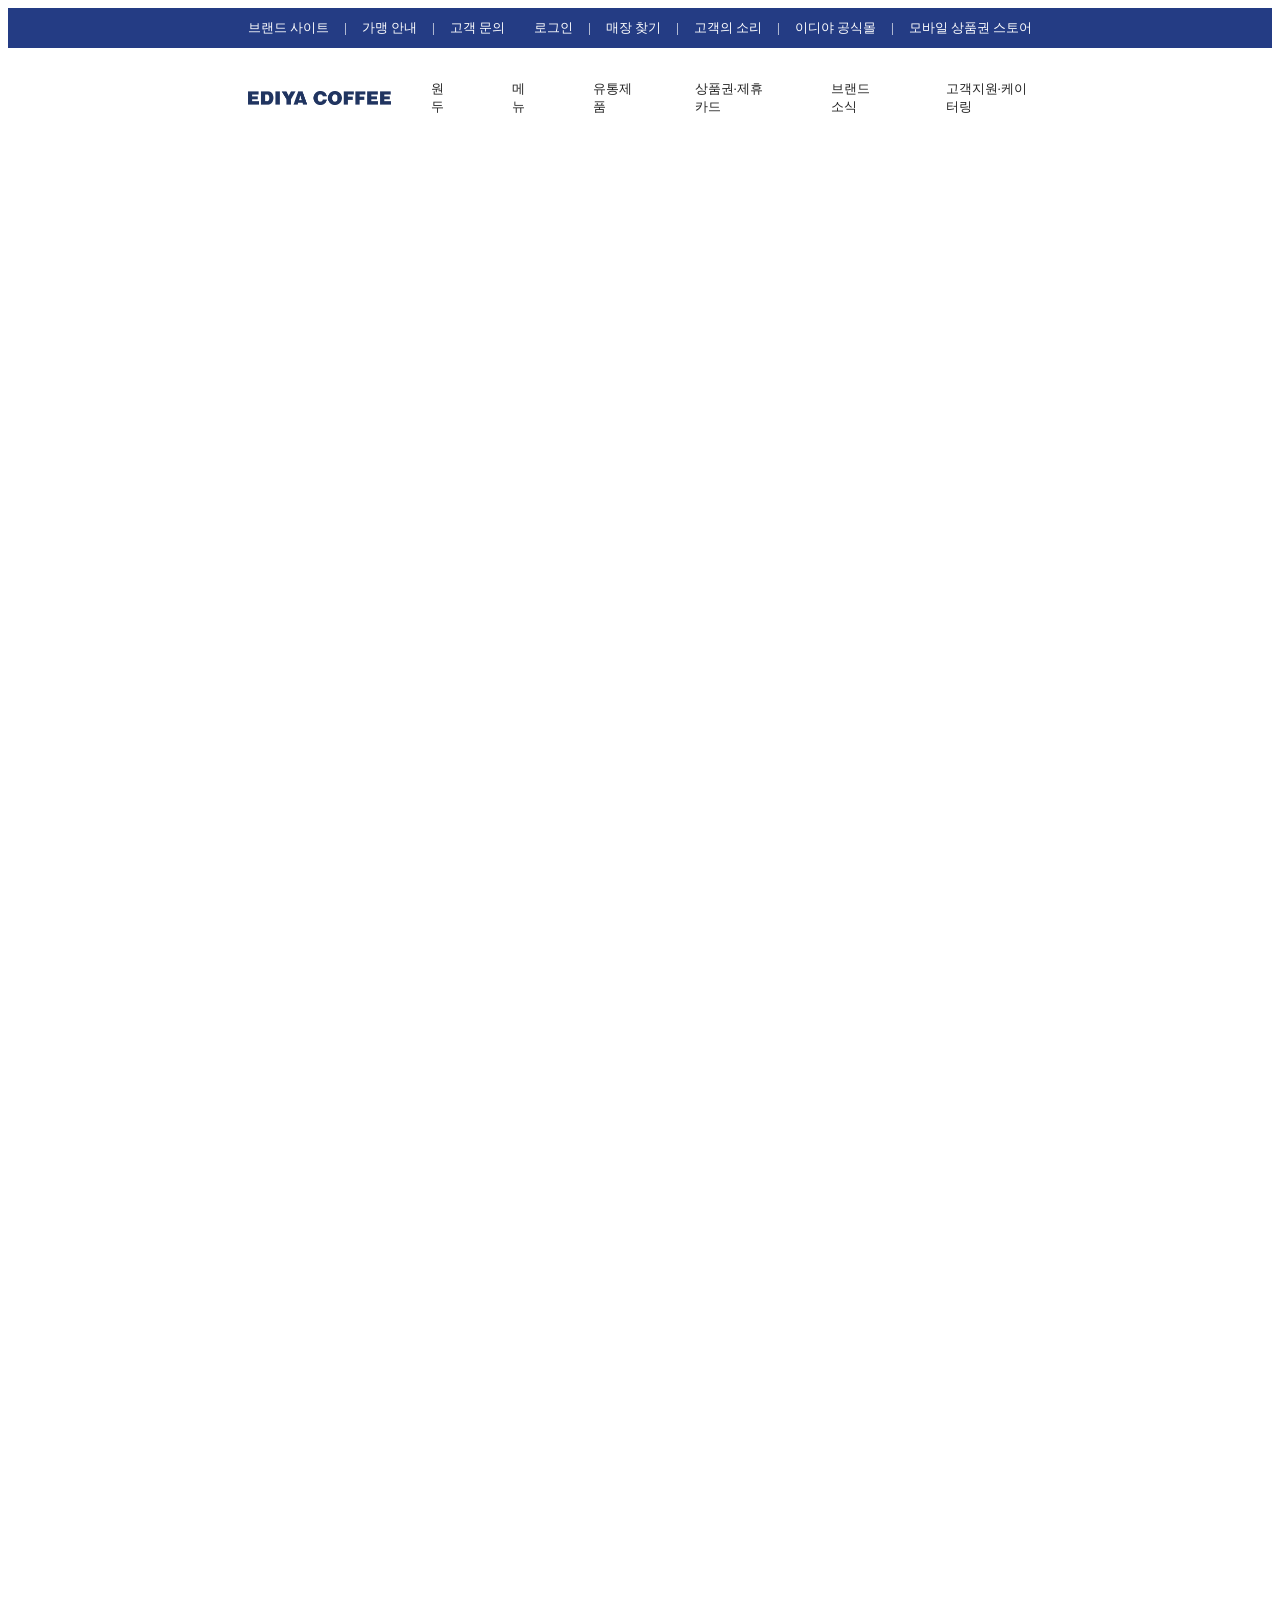
==== index.html @ 0b92f631 "Rename main.html to index.html" ====
<!DOCTYPE html>
<html lang="en">
<head>
    <meta charset="UTF-8">
    <meta name="viewport" content="width=device-width, initial-scale=1.0">
    <title>EDIYA</title>
    <link rel="stylesheet" href="style.css">
</head>
<body>
<div id="wrap">
        <div id="header">
            <div class="top_bar">
                <ul class="top_l">
                    <li>브랜드 사이트</li>
                    <li>가맹 안내</li>
                    <li>고객 문의</li>
                </ul>
                <ul class="top_r">
                    <li>로그인</li>
                    <li>매장 찾기</li>
                    <li>고객의 소리</li>
                    <li>이디야 공식몰</li>
                    <li>모바일 상품권 스토어</li>                    
                </ul>                
                </div>  
            <div class="main_header">
                <div class="logo">
                    <a href="main.html"><img src="images/logo.png" alt="이디야로고"></a>
                    </div>                 
                    <ul class="nav">
                        <li>원두</li>
                        <li>메뉴</li>
                        <li>유통제품</li>
                        <li>상품권·제휴카드</li>
                        <li>브랜드 소식</li>
                        <li>고객지원·케이터링</li>
                    </ul>              
            </div>
            
        </div>





</div>    
</body>
</html>
---- style.css ----
/* index */
#wrap {
    width: 100%;
    height: 6620px;
}
/* header */
#header {
    width: 100%;
    height: 140px;
    background-color: #fff;
}
#header .top_bar{
    width: 100%;
    height:40px;
    background:#243c84;
    display: flex;
    justify-content: space-between;  
    align-items: center;
    padding: 0 240px;  
    box-sizing: border-box;
}

.top_l{
    margin: 0;
    padding: 0;
    display: flex;
    color: #fff;
    list-style: none;
    font-size: 13px;
    gap: 15px;
}
.top_l li{
    font-size: 13px;
    color: #fff;
    cursor: pointer;
    display: flex;
    align-items: center;}
.top_r{
    margin: 0;
    padding: 0;
    display: flex;
    color: #fff;
    list-style: none;
    font-size: 13px;
    gap: 15px;
}
.top_r li{
    font-size: 13px;
    color: #fff;
    cursor: pointer;
    display: flex;
    align-items: center;
}
.top_l li:not(:last-child)::after, 
.top_r li:not(:last-child)::after {
    content: "|";
    margin-left: 15px; 
    color: #fff;
    cursor: default;   
}

.main_header{
    width: 100%;
    height:100px;
    background:#fff;
    display: flex;
    align-items: center;
    padding: 0 240px;
    box-sizing: border-box;

}
.logo{
    width: 160px;
    height: 20px;
    display: flex;
    align-items: center;
}
.logo a{    
    display: block;
    width: 100%;
    height: auto; }

.logo img {
    display: block;
    width: 100%;
    height: auto; 
}
.nav{
    margin: 0;
    display: flex;
    color: #222222;
    list-style: none;
    font-size: 13px;
    gap: 60px;    
}
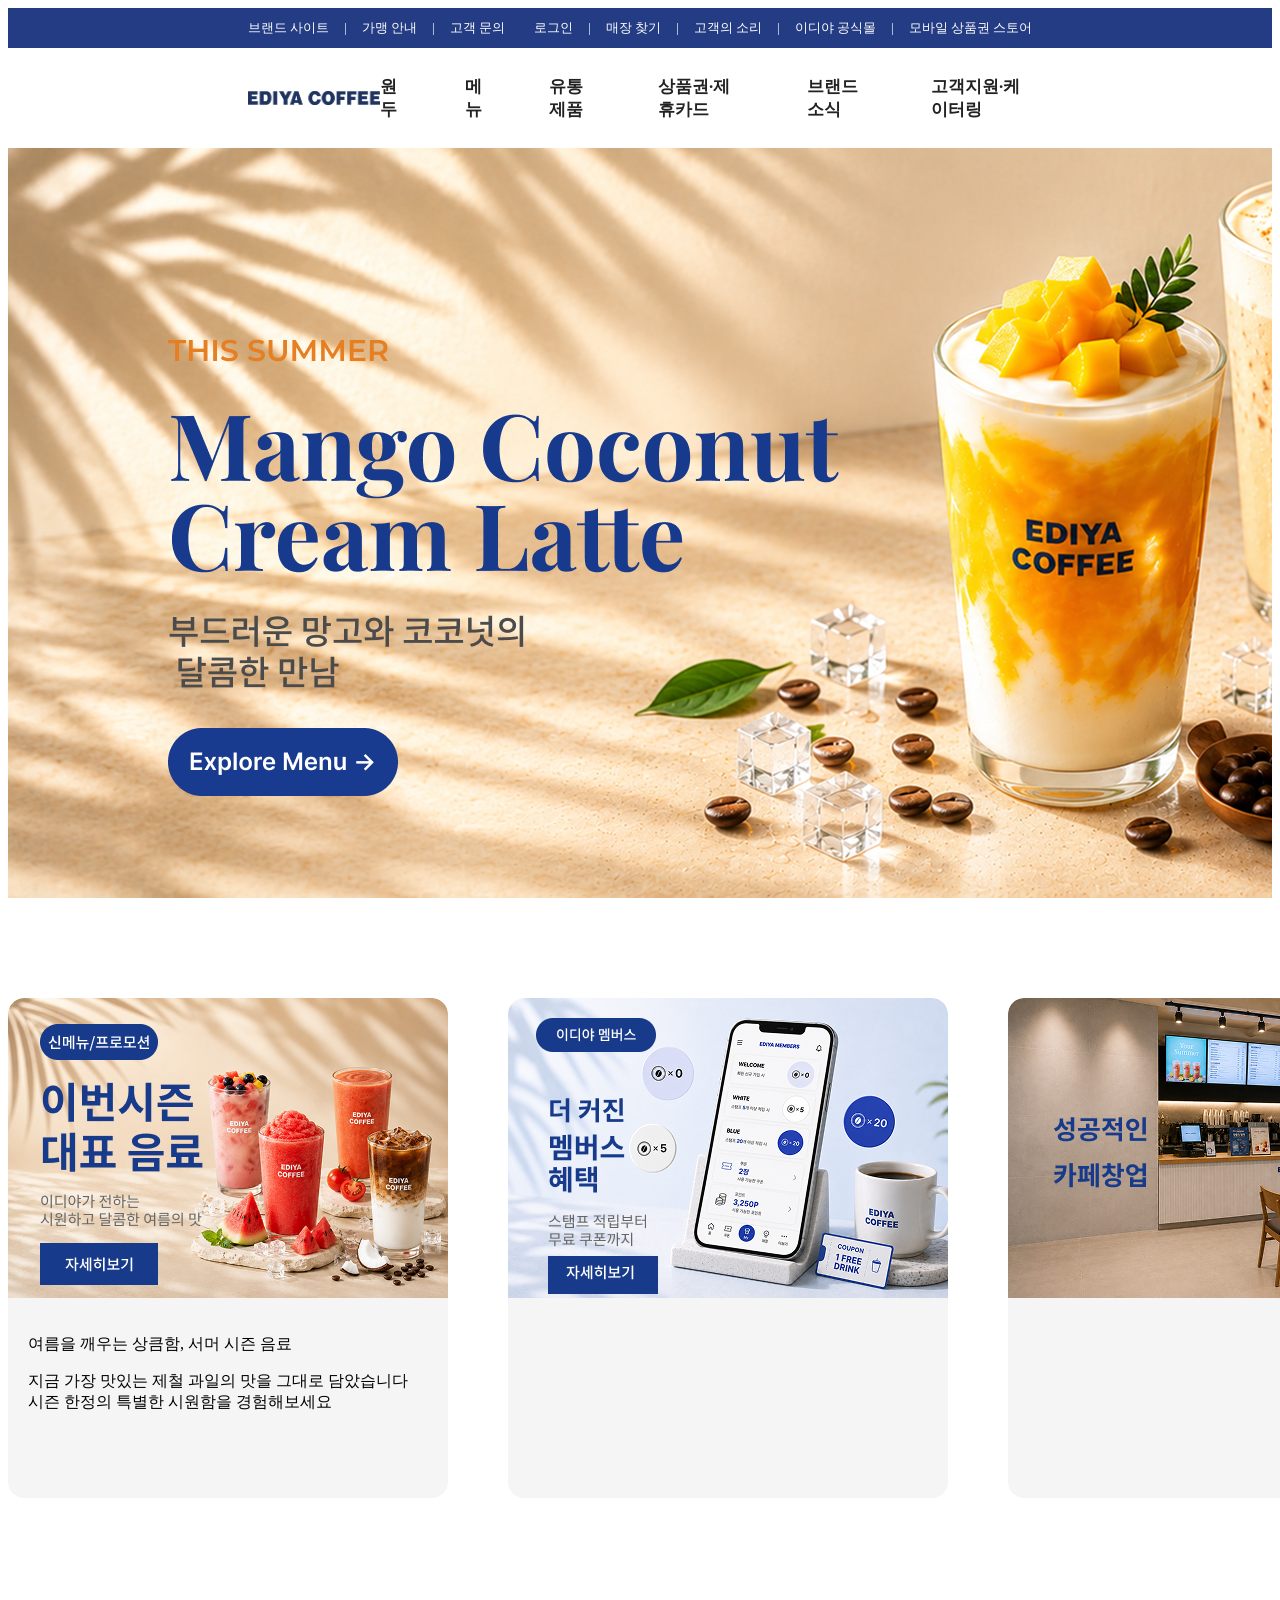
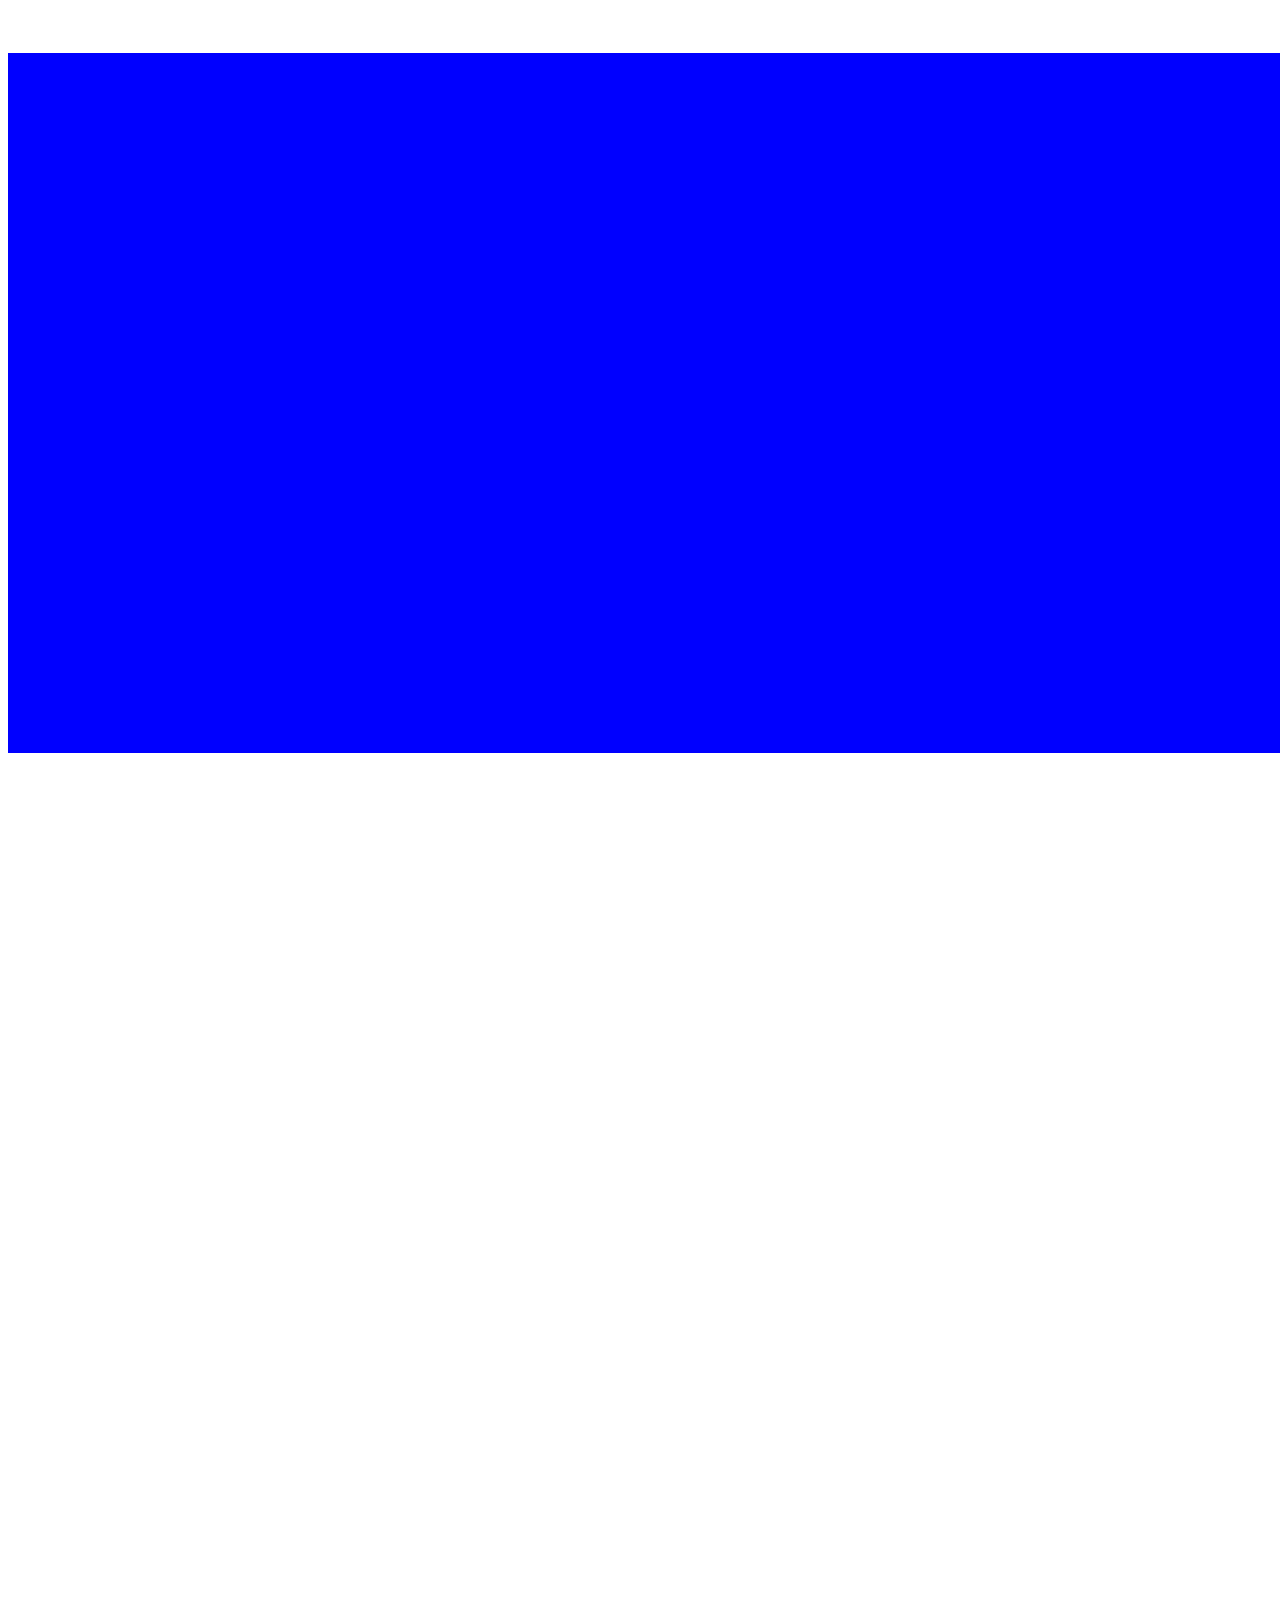
==== commit 28fd98aa: "Update card section" ====
--- a/index.html
+++ b/index.html
@@ -39,8 +39,42 @@
             
         </div>
 
+    <section class="main">
 
+    </section>
+<section class="card_wrap">
 
+    <div class="card1">
+        <div class="card_img"></div>
+        <div class="card_text">
+            <p>여름을 깨우는 상큼함, 서머 시즌 음료</p>
+            <span>지금 가장 맛있는 제철 과일의 맛을 그대로 담았습니다<br>
+                  시즌 한정의 특별한 시원함을 경험해보세요</span>
+        </div>
+    </div>
+
+    <div class="card2">
+        <div class="card_img"></div>
+        <div class="card_text">
+            <p></p>
+            <span></span>
+        </div>
+    </div>
+
+    <div class="card3">
+        <div class="card_img"></div>
+        <div class="card_text">
+            <p></p>
+            <span></span>            
+        </div>
+    </div>
+
+</section>
+<section class="video">
+    <video autoplay muted loop playsinline>
+        <source src="" type="video/mp4">
+    </video>
+</section>
 
 
 </div>    
--- a/style.css
+++ b/style.css
@@ -67,13 +67,15 @@
     align-items: center;
     padding: 0 240px;
     box-sizing: border-box;
-
+    display:flex;
+    align-items:center;
 }
 .logo{
     width: 160px;
     height: 20px;
     display: flex;
     align-items: center;
+
 }
 .logo a{    
     display: block;
@@ -86,10 +88,96 @@
     height: auto; 
 }
 .nav{
-    margin: 0;
+    margin:0 0 0 auto;
+    padding:0;
     display: flex;
     color: #222222;
     list-style: none;
-    font-size: 13px;
-    gap: 60px;    
+    font-size: 17px;
+    gap: 60px;  
+    font-weight: 700;
+
+}
+.main{
+    width: 100%;
+    height: 750px; 
+    background: url(./images/main/main.png) no-repeat;
+    background-size: cover;
+    overflow: hidden;
+
+}
+.card_wrap{
+    width: 1440px;
+    margin:100px auto 0;
+    display:flex;
+    justify-content:space-between;
+    gap:60px;
+}
+
+.card1{
+    width: 440px;
+    height: 500px;
+    border-radius: 16px;
+    overflow:hidden;
+}
+.card1 .card_img{
+    width: 100%;
+    height: 300px;
+    background: url(./images/main/card1.png) no-repeat;
+    background-size: cover; 
+}
+.card1 .card_text{
+    width: 100%;
+    height: 200px;
+    background-color: #f5f5f5;
+    padding:20px;
+    box-sizing:border-box;
+}
+
+.card2{
+    width: 440px;
+    height: 500px;
+    border-radius: 16px;
+    overflow:hidden;
+
+}
+.card2 .card_img{
+    width: 100%;
+    height: 300px;
+    background: url(./images/main/card2.png) no-repeat;
+    background-size: cover; 
+}
+.card2 .card_text{
+     width: 100%;
+    height: 200px;
+    background-color: #f5f5f5;
+    padding:20px;
+    box-sizing:border-box;
+}
+.card3{
+    width: 440px;
+    height: 500px;
+    border-radius: 16px;
+    overflow:hidden;  
+  
+}
+.card3 .card_img{
+    width: 100%;
+    height: 300px;
+    background: url(./images/main/card3.png) no-repeat;
+    background-size: cover;     
+}
+.card3 .card_text{
+     width: 100%;
+    height: 200px;
+    background-color: #f5f5f5; 
+    padding:20px;
+    box-sizing:border-box;   
+}
+.video{
+    margin:0 auto;    
+    margin-top: 155px;
+    width: 1440px;
+    height: 700px;
+    background-color: blue;
 }
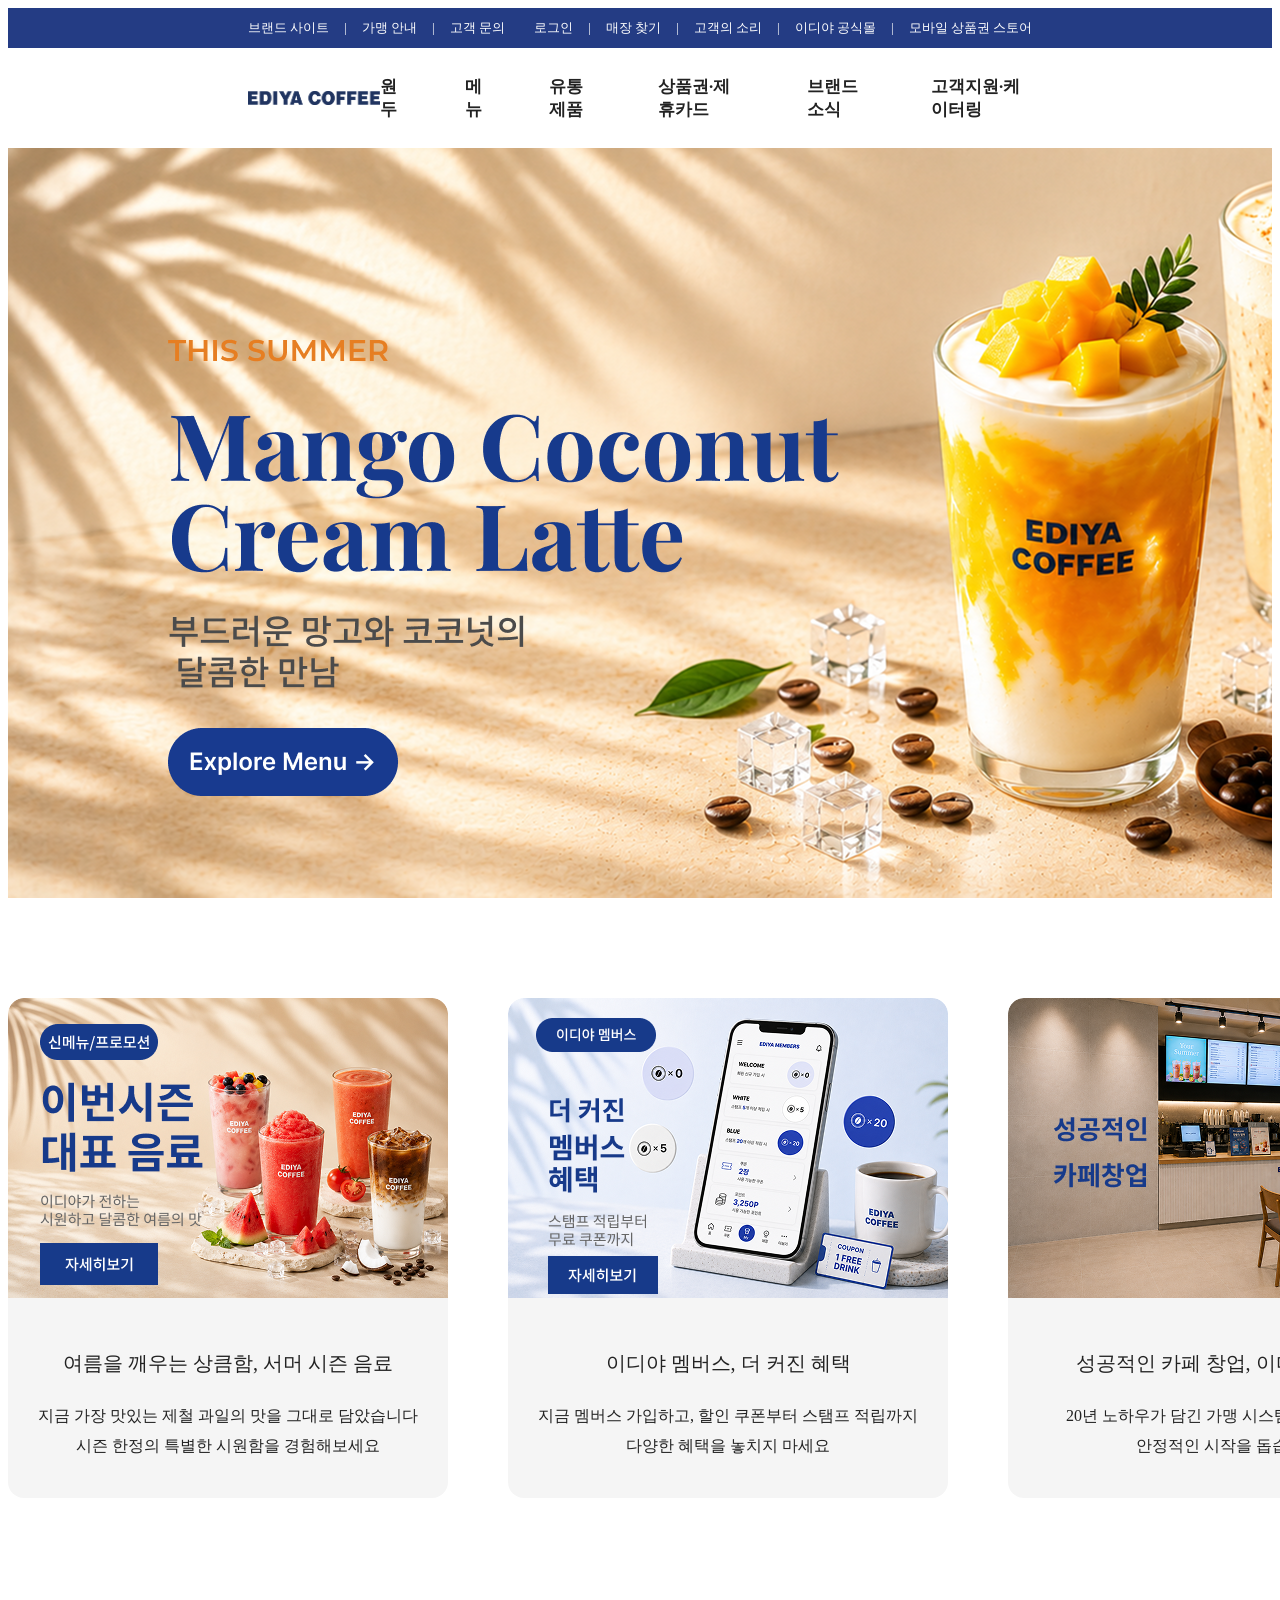
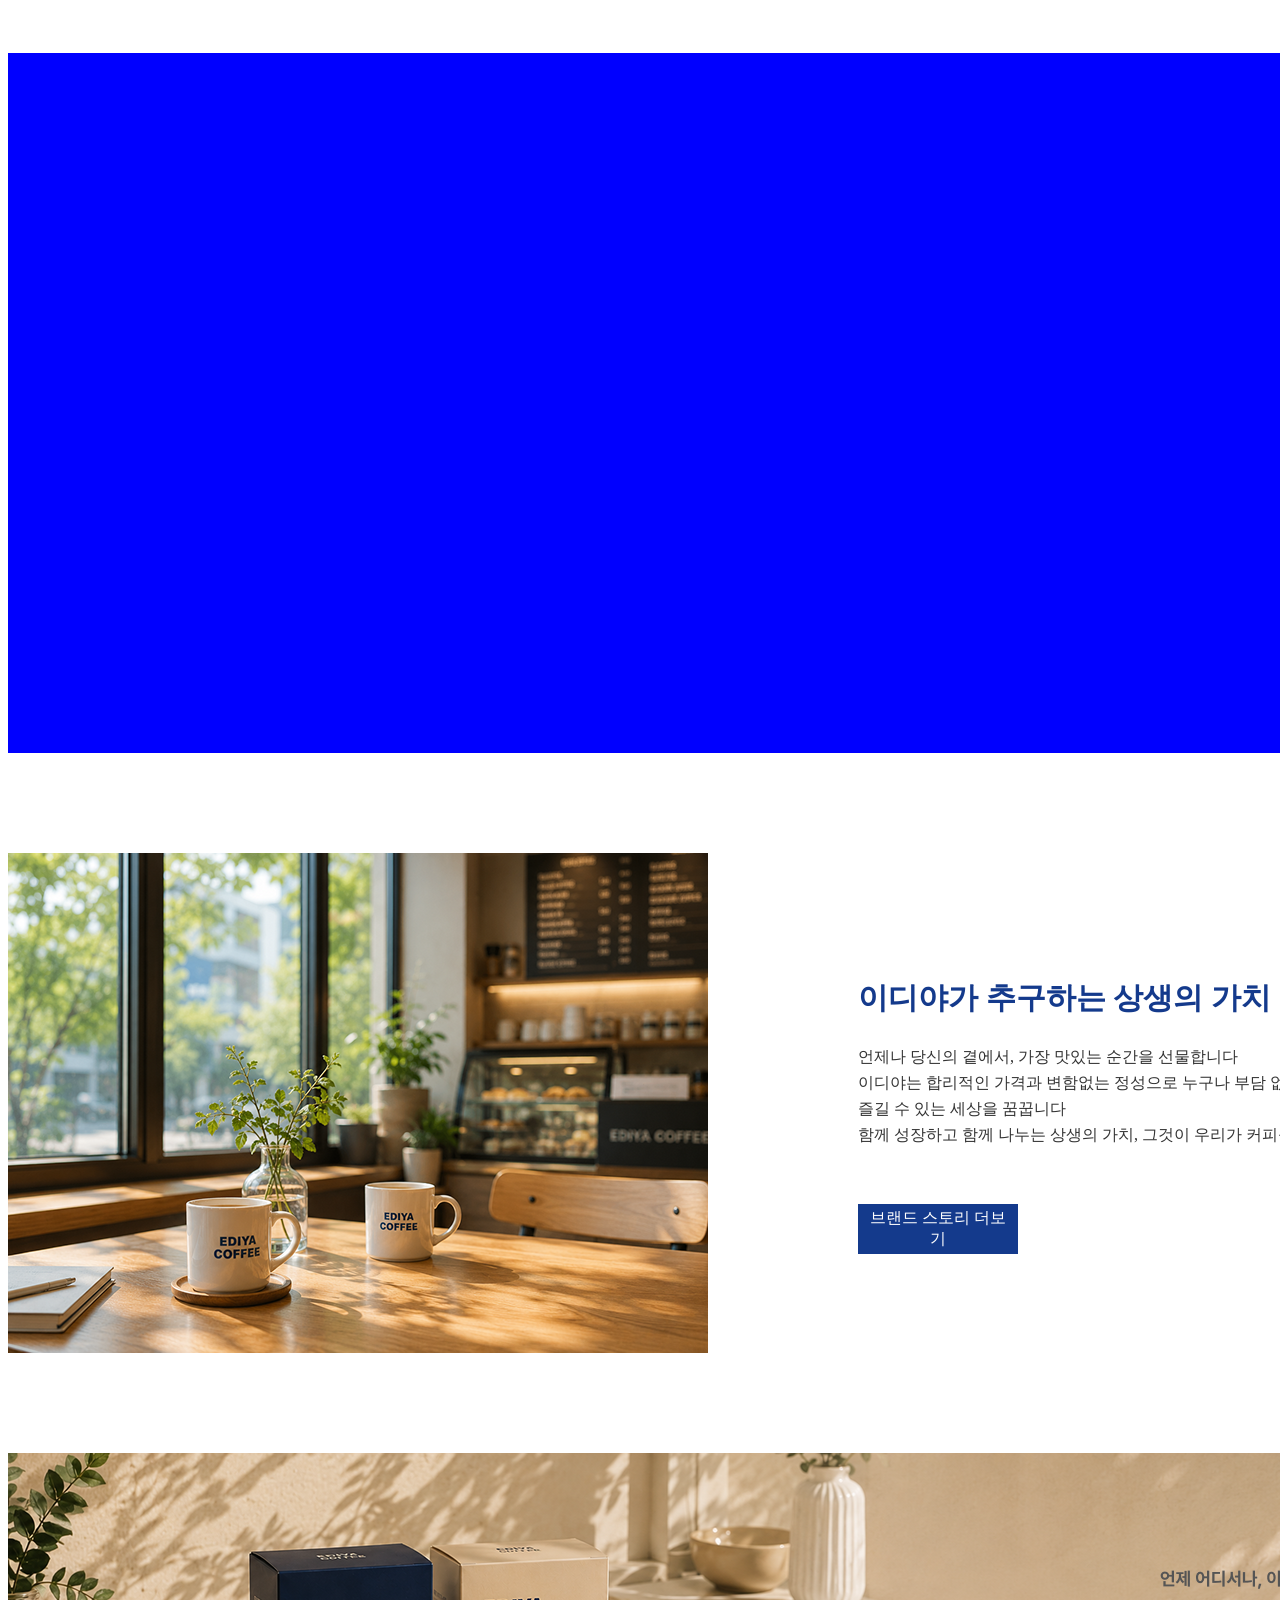
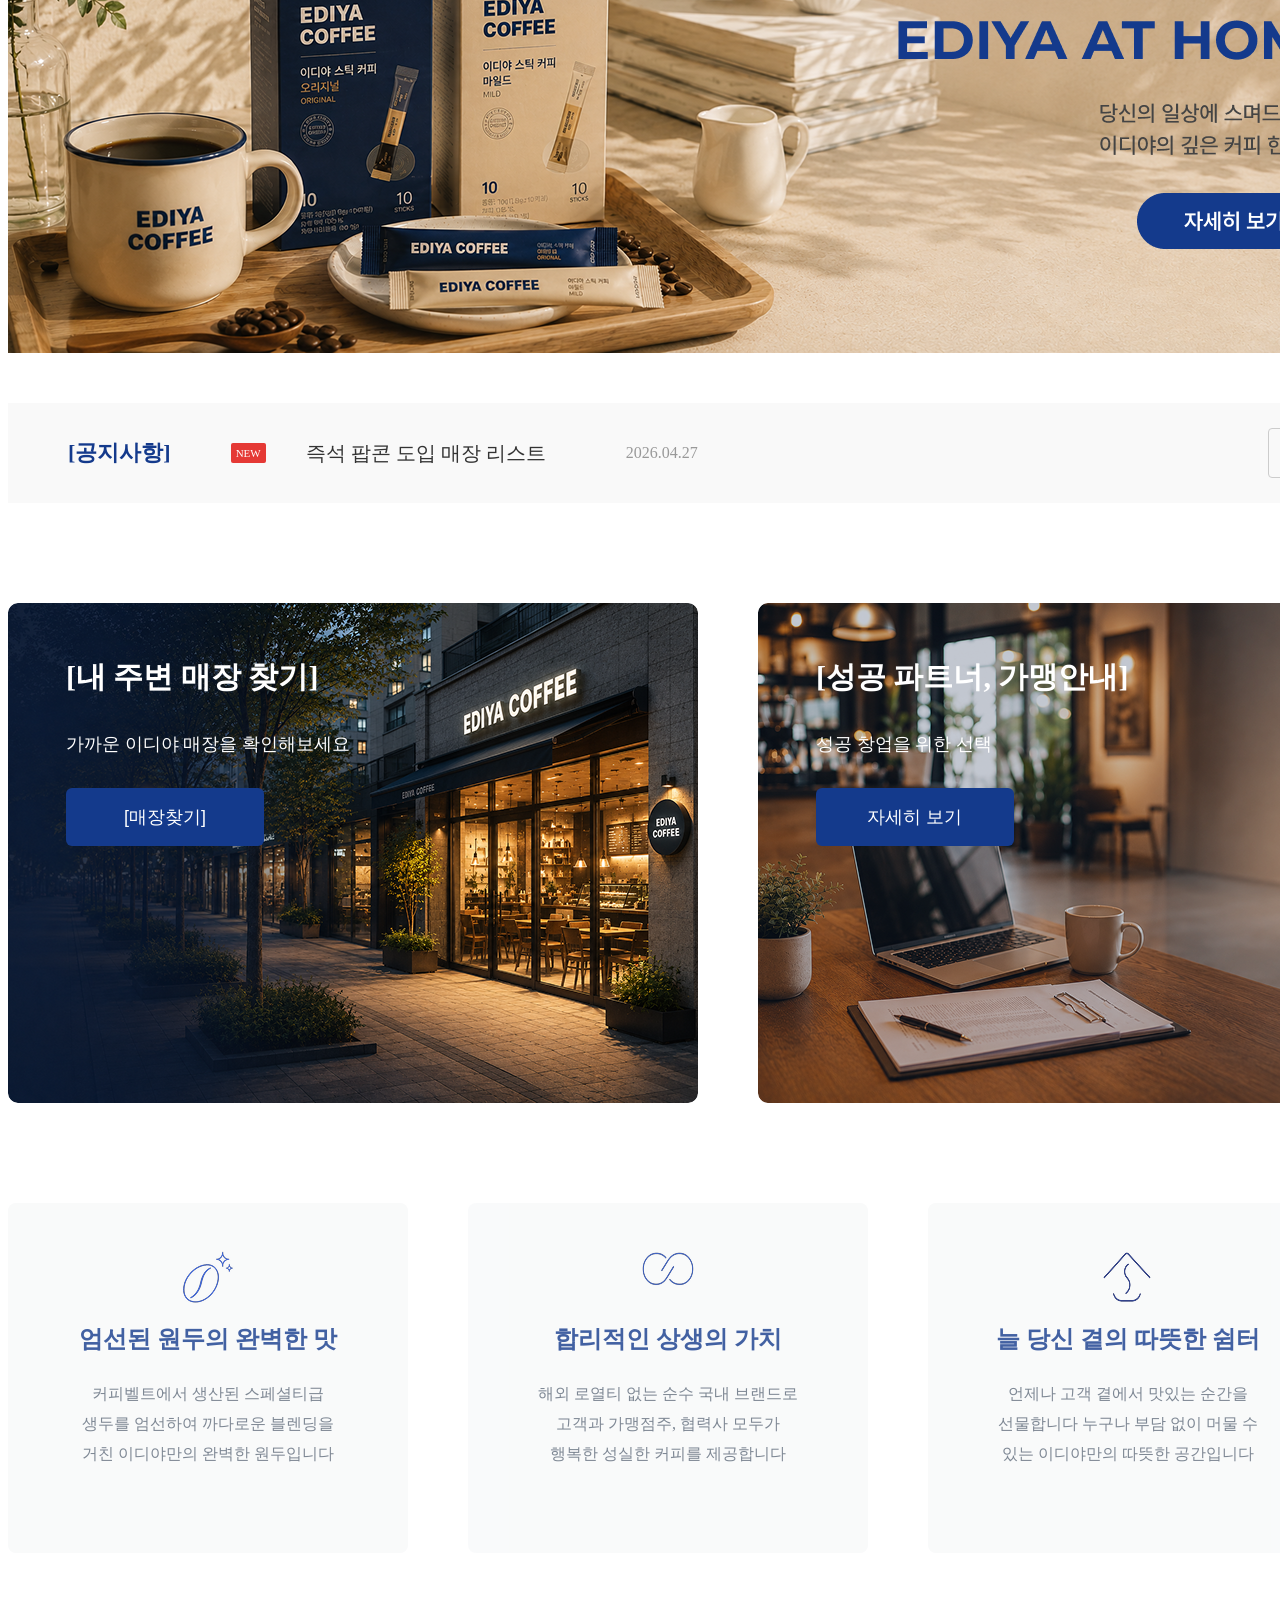
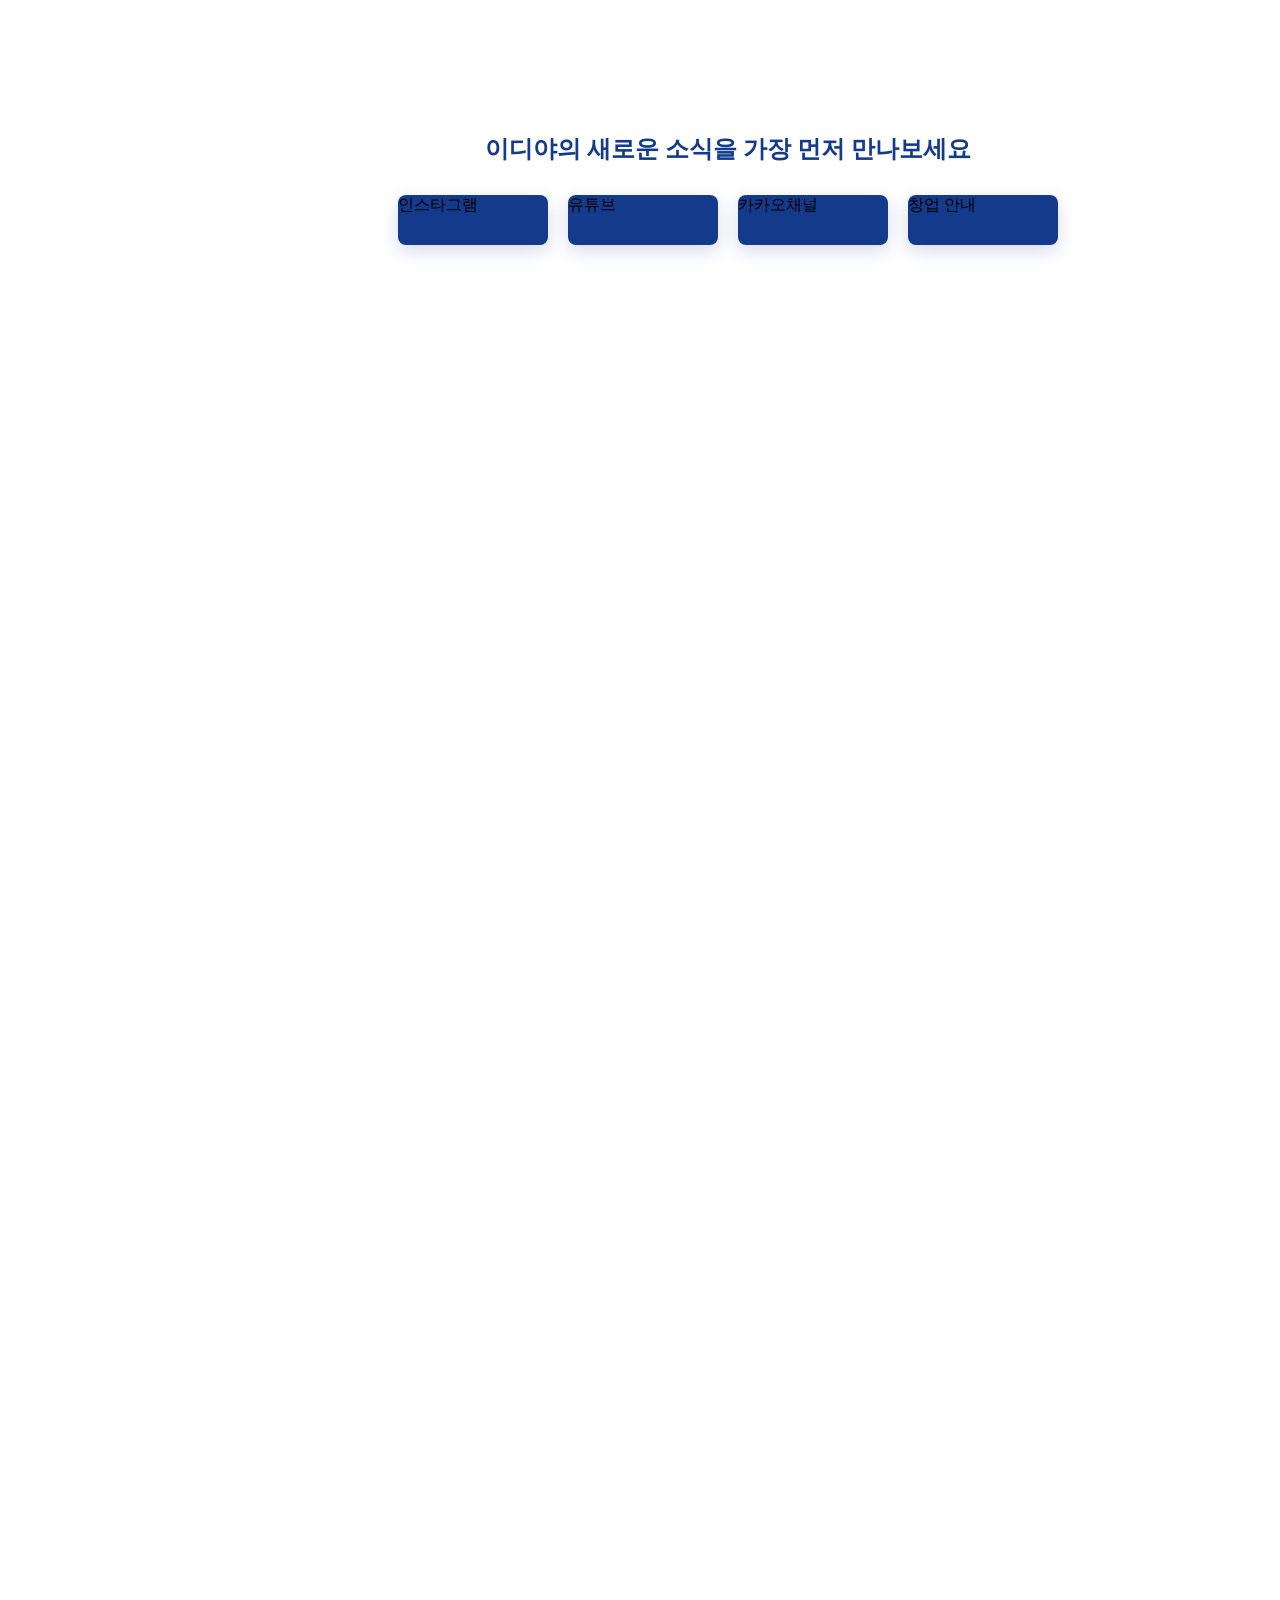
==== commit 62ad743c: "Complete homepage layout and SNS section" ====
--- a/index.html
+++ b/index.html
@@ -56,16 +56,18 @@
     <div class="card2">
         <div class="card_img"></div>
         <div class="card_text">
-            <p></p>
-            <span></span>
+            <p>이디야 멤버스, 더 커진 혜택</p>
+            <span>지금 멤버스 가입하고, 할인 쿠폰부터 스탬프 적립까지<br>
+                다양한 혜택을 놓치지 마세요</span>
         </div>
     </div>
 
     <div class="card3">
         <div class="card_img"></div>
         <div class="card_text">
-            <p></p>
-            <span></span>            
+            <p>성공적인 카페 창업, 이디야와 함께</p>
+            <span>20년 노하우가 담긴 가맹 시스템으로 여러분의<br>
+            안정적인 시작을 돕습니다</span>            
         </div>
     </div>
 
@@ -75,6 +77,138 @@
         <source src="" type="video/mp4">
     </video>
 </section>
+<section class="brand_story">
+
+    <div class="brand_img">
+        <img src="./images/main/brand_story.png" alt="이디야 브랜드 스토리">
+    </div>
+
+    <div class="brand_text">
+        <h2>이디야가 추구하는 상생의 가치</h2>
+
+        <p>
+            언제나 당신의 곁에서, 가장 맛있는 순간을 선물합니다<br>
+            이디야는 합리적인 가격과 변함없는 정성으로 누구나 부담 없이 커피를<br>
+            즐길 수 있는 세상을 꿈꿉니다<br>
+            함께 성장하고 함께 나누는 상생의 가치, 그것이 우리가 커피를 대하는 진심입니다
+        </p>
+        <button class="story_btn">브랜드 스토리 더보기</button>
+
+    </div>
+
+</section>
+<section class="banner">
+<img src="./images/main/banner.png" alt="배너">    
+</section>
+<section class="notice">
+    <div class="notice_title">
+        <span>[공지사항]</span>
+    </div>
+
+    <div class="notice_new">
+        <span>NEW</span>
+    </div>
+
+    <div class="notice_text">
+        <a href="#">즉석 팝콘 도입 매장 리스트</a>
+    </div>
+
+    <div class="notice_date">
+        2026.04.27
+    </div>
+
+    <button class="notice_btn">[더보기 +]</button>
+</section>
+<section class="service">
+
+    <div class="store_card">
+        <p>[내 주변 매장 찾기]</p>
+        <span>가까운 이디야 매장을 확인해보세요</span>
+        <button>[매장찾기]</button>
+    </div>
+
+    <div class="partner_card">
+        <p>[성공 파트너, 가맹안내]</p>
+        <span>성공 창업을 위한 선택</span>
+        <button>자세히 보기</button>
+    </div>
+</section>
+<section class="value">    
+    <div class="value_card1">
+        <div class="value_icon1">
+        <img src="./images/main/value1.png" alt="">   
+        </div>
+        <div class="value_text1">
+            <p>엄선된 원두의 완벽한 맛</p>
+            <span>커피벨트에서 생산된 스페셜티급<br>
+                  생두를 엄선하여 까다로운 블렌딩을<br>
+                  거친 이디야만의 완벽한 원두입니다
+
+            </span>
+        </div>
+    </div>
+    <div class="value_card2">
+        <div class="value_icon1">       
+        <img src="./images/main/value2.png" alt="">   
+        </div>
+        <div class="value_text2">
+            <p>합리적인 상생의 가치</p>
+            <span>해외 로열티 없는 순수 국내 브랜드로<br>
+                  고객과 가맹점주, 협력사 모두가<br>
+                  행복한 성실한 커피를 제공합니다
+
+            </span>            
+        </div>        
+    </div> 
+    <div class="value_card3">
+        <div class="value_icon1">           
+        <img src="./images/main/value3.png" alt="">   
+        </div>
+        <div class="value_text3">
+            <p>늘 당신 곁의 따뜻한 쉼터 </p>
+            <span>언제나 고객 곁에서 맛있는 순간을<br>
+                  선물합니다 누구나 부담 없이 머물 수<br>
+                  있는 이디야만의 따뜻한 공간입니다</span>            
+        </div>            
+    </div>
+</section>
+<section class="sns">
+
+    <h2>이디야의 새로운 소식을 가장 먼저 만나보세요</h2>
+
+    <div class="sns_btn">
+
+        <div class="instagram">
+            <div class="instagram_icon"></div>
+            <div class="instagram_text">
+                <span>인스타그램</span>
+            </div>
+        </div>
+
+        <div class="youtube">
+            <div class="youtube_icon"></div>
+            <div class="youtube_text">
+                <span>유튜브</span>
+            </div>
+        </div>
+
+        <div class="kakao">
+            <div class="kakao_icon"></div>
+            <div class="kakao_text">
+                <span>카카오채널</span>
+            </div>
+        </div>
+
+        <div class="startup">
+            <div class="startup_icon"></div>
+            <div class="startup_text">
+                <span>창업 안내</span>
+            </div>
+        </div>
+
+    </div>
+
+</section>
 
 
 </div>    
--- a/style.css
+++ b/style.css
@@ -96,6 +96,7 @@
     font-size: 17px;
     gap: 60px;  
     font-weight: 700;
+    cursor:pointer;    
 
 }
 .main{
@@ -130,9 +131,25 @@
     width: 100%;
     height: 200px;
     background-color: #f5f5f5;
-    padding:20px;
+    padding:52px 20px 20px 20px;
     box-sizing:border-box;
-}
+
+}
+.card1 .card_text p{
+    margin:0; 
+    font-size: 20px; 
+    text-align:center;  
+    color: #222222;             
+}
+.card1 .card_text span{
+    display:block;    
+    text-align:center;
+    font-size: 16px;
+    color: #222222;  
+    margin-top:24px;
+    line-height:30px;               
+}
+
 
 .card2{
     width: 440px;
@@ -151,8 +168,23 @@
      width: 100%;
     height: 200px;
     background-color: #f5f5f5;
-    padding:20px;
+    padding:52px 20px 20px 20px;
     box-sizing:border-box;
+
+}
+.card2 .card_text p{
+    margin:0; 
+    font-size: 20px; 
+    text-align:center; 
+    color: #222222;  
+}
+.card2 .card_text span{
+    display:block;    
+    text-align:center;
+    font-size: 16px;
+    color: #222222;  
+    margin-top:24px;
+    line-height:30px;     
 }
 .card3{
     width: 440px;
@@ -171,8 +203,23 @@
      width: 100%;
     height: 200px;
     background-color: #f5f5f5; 
-    padding:20px;
+    padding:52px 20px 20px 20px;
     box-sizing:border-box;   
+
+}
+.card3 .card_text p{
+    margin:0; 
+    font-size: 20px; 
+    text-align:center; 
+    color: #222222;      
+}
+.card3 .card_text span{
+    display:block;    
+    text-align:center;
+    font-size: 16px;
+    color: #222222;  
+    margin-top:24px;
+    line-height:30px;          
 }
 .video{
     margin:0 auto;    
@@ -180,4 +227,334 @@
     width: 1440px;
     height: 700px;
     background-color: blue;
+}
+
+.brand_story{
+    width:1440px;
+    height:500px;
+    margin:100px auto 0;
+    display:flex;
+    justify-content:space-between;
+    gap: 100px;
+}
+.brand_img{
+    width:100%;
+    height:500px;    
+}
+.brand_text{
+    width:100%;
+    height:500px;
+    margin:100px 0 0 50px;    
+}
+
+.brand_text h2{
+
+color: #143A8C; 
+font-size: 30px;
+font-weight: 700px;   
+}
+.brand_text p{
+color: #333333; 
+font-size: 16px;   
+line-height: 26px; 
+}
+.story_btn{
+width: 160px;
+height: 50px;
+background-color: #143A8C;
+color: #fff;
+font-size: 16px;
+font-weight: 500; 
+margin-top: 40px;   
+border:none; 
+}
+.banner{
+margin: 100px auto 0;
+width: 1440px;
+height: 500px; 
+}
+.notice{  
+width: 1440px;
+height: 100px;
+margin: 50px auto 0;  
+background-color: #F9F9F9;
+display: flex;
+align-items: center;
+}
+.notice_title{
+margin-left:60px;    
+font-size: 22px; 
+color: #143A8C;   
+font-weight: 700;
+}
+.notice_new{
+    margin-left:60px;
+    width: 35px;
+    height: 20px;
+    border-radius: 2px;
+    background-color:#E53935;
+    display:flex;
+    justify-content:center; 
+    align-items:center;         
+}
+.notice_new span{
+    font-size:11px;
+    color: #fff;
+}
+.notice_text{
+    margin-left:40px;
+}
+
+.notice_text a{
+    font-size:20px;
+    color:#333333;
+    text-decoration:none;
+}
+.notice_date{
+    margin-left:80px;
+    font-size:16px;
+    color:#999999;
+}
+
+.notice_btn{
+    margin: 0 60px 0 auto;
+    width:120px;
+    height:50px;
+    border-radius: 4px;
+    border:1px solid #ccc;
+    cursor:pointer;
+    background:none; 
+}
+
+.service{
+    margin:100px auto 0;
+    width:1440px;
+    height:500px;   
+    display:flex;
+    justify-content:space-between;
+    gap:60px;    
+}
+.store_card{
+    width:690px;
+    height:500px; 
+    background: url(./images/main/store.png) no-repeat;  
+    background-size: cover;  
+    overflow: hidden;
+    border-radius: 10px;
+}
+.store_card p{
+margin:54px 0 0 58px;    
+font-size: 30px;
+font-weight: 700;    
+color: #fff;
+}
+.store_card span{
+display:block;    
+margin:34px 0 0 58px;    
+font-size: 18px;
+font-weight: 500;    
+color: #fff;    
+}
+.store_card button{
+margin:32px 0 0 58px;
+width: 198px;
+height: 58px;
+border-radius: 6px;      
+background-color: #143A8C;    
+font-size: 18px;
+font-weight: 500;    
+color: #fff;  
+border:none;
+outline:none;
+box-shadow:none;
+display:flex;
+justify-content:center;
+align-items:center;
+cursor:pointer;    
+}
+
+
+.partner_card{
+    width:690px;
+    height:500px; 
+    background: url(./images/main/partner.png) no-repeat;  
+    background-size: cover;  
+    overflow: hidden;
+    border-radius: 10px;
+}
+.partner_card p{
+margin:54px 0 0 58px;    
+font-size: 30px;
+font-weight: 700;    
+color: #fff;    
+}
+.partner_card span{
+display:block;    
+margin:34px 0 0 58px;    
+font-size: 18px;
+font-weight: 500;    
+color: #fff;     
+}
+.partner_card button{
+margin:32px 0 0 58px;
+width: 198px;
+height: 58px;
+border-radius: 6px;      
+background-color: #143A8C;    
+font-size: 18px;
+font-weight: 500;    
+color: #fff;  
+border:none;
+outline:none;
+box-shadow:none;
+display:flex;
+justify-content:center;
+align-items:center;
+cursor:pointer;
+}
+
+.value{
+margin:100px auto 0;
+width: 1320px;
+height: 350px;  
+display:flex;
+justify-content:space-between;
+gap:60px;  
+}
+.value_card1{
+width: 400px;
+height: 350px; 
+background-color: #F8F9FA; 
+opacity: 0.8;  
+border-radius: 8px ;   
+}
+.value_icon1{
+width: 52px;
+height: 52px;
+margin:48px auto 0;    
+}
+.value_text1 p{
+    margin:20px 0 0 0; 
+    font-size: 24px;
+    font-weight: 700;
+    color: #143A8C;
+    text-align: center;
+}
+.value_text1 span{
+    display:block;        
+    margin-top:24px;   
+    font-size: 16px;
+    font-weight: 500;
+    color: #5F6B7A;
+    line-height: 30px; 
+    text-align: center;       
+}
+.value_card2{
+width: 400px;
+height: 350px; 
+background-color: #F8F9FA; 
+opacity: 0.8;  
+border-radius: 8px ;   
+}
+.value_icon2{
+width: 52px;
+height: 35px;
+margin:48px auto 0;    
+}
+.value_text2 p{
+    margin:20px 0 0 0; 
+    font-size: 24px;
+    font-weight: 700;
+    color: #143A8C;
+    text-align: center;
+}
+.value_text2 span{
+    display:block;        
+    margin-top:24px;   
+    font-size: 16px;
+    font-weight: 500;
+    color: #5F6B7A;
+    line-height: 30px; 
+    text-align: center;       
+}
+
+
+.value_card3{
+width: 400px;
+height: 350px; 
+background-color: #F8F9FA; 
+opacity: 0.8;  
+border-radius: 8px ;   
+}
+
+.value_icon3{
+width: 52px;
+height: 52px;
+margin:40px auto 0;    
+}
+.value_text3 p{
+    margin:20px 0 0 0; 
+    font-size: 24px;
+    font-weight: 700;
+    color: #143A8C;
+    text-align: center;
+}
+.value_text3 span{
+    display:block;        
+    margin-top:24px;   
+    font-size: 16px;
+    font-weight: 500;
+    color: #5F6B7A;
+    line-height: 30px; 
+    text-align: center;       
+}
+.sns{
+    width: 1440px;
+    height: 250px;
+    margin:100px auto 0;
+  
+}
+.sns h2{
+    padding-top:80px; 
+    text-align: center;
+    font-size: 24px;
+    font-weight: 700;
+    color: #143A8C;
+}
+.sns_btn{
+    width: 660px;
+    height: 50px;
+    margin:30px auto 0;
+    gap: 20px; 
+    display:flex;          
+
+}
+.instagram{
+    width: 150px;
+    height: 50px;  
+    background-color: #143A8C; 
+    border-radius:8px;    
+    box-shadow:0 6px 18px rgba(20,58,140,.18);
+}
+.youtube{
+    width: 150px;
+    height: 50px;  
+    background-color: #143A8C;   
+    border-radius:8px;    
+    box-shadow:0 6px 18px rgba(20,58,140,.18);    
+}
+.kakao{
+    width: 150px;
+    height: 50px;  
+    background-color: #143A8C;     
+    border-radius:8px;    
+    box-shadow:0 6px 18px rgba(20,58,140,.18);  
+}
+
+.startup{
+    width: 150px;
+    height: 50px;  
+    background-color: #143A8C; 
+    border-radius:8px;    
+    box-shadow:0 6px 18px rgba(20,58,140,.18);        
 }
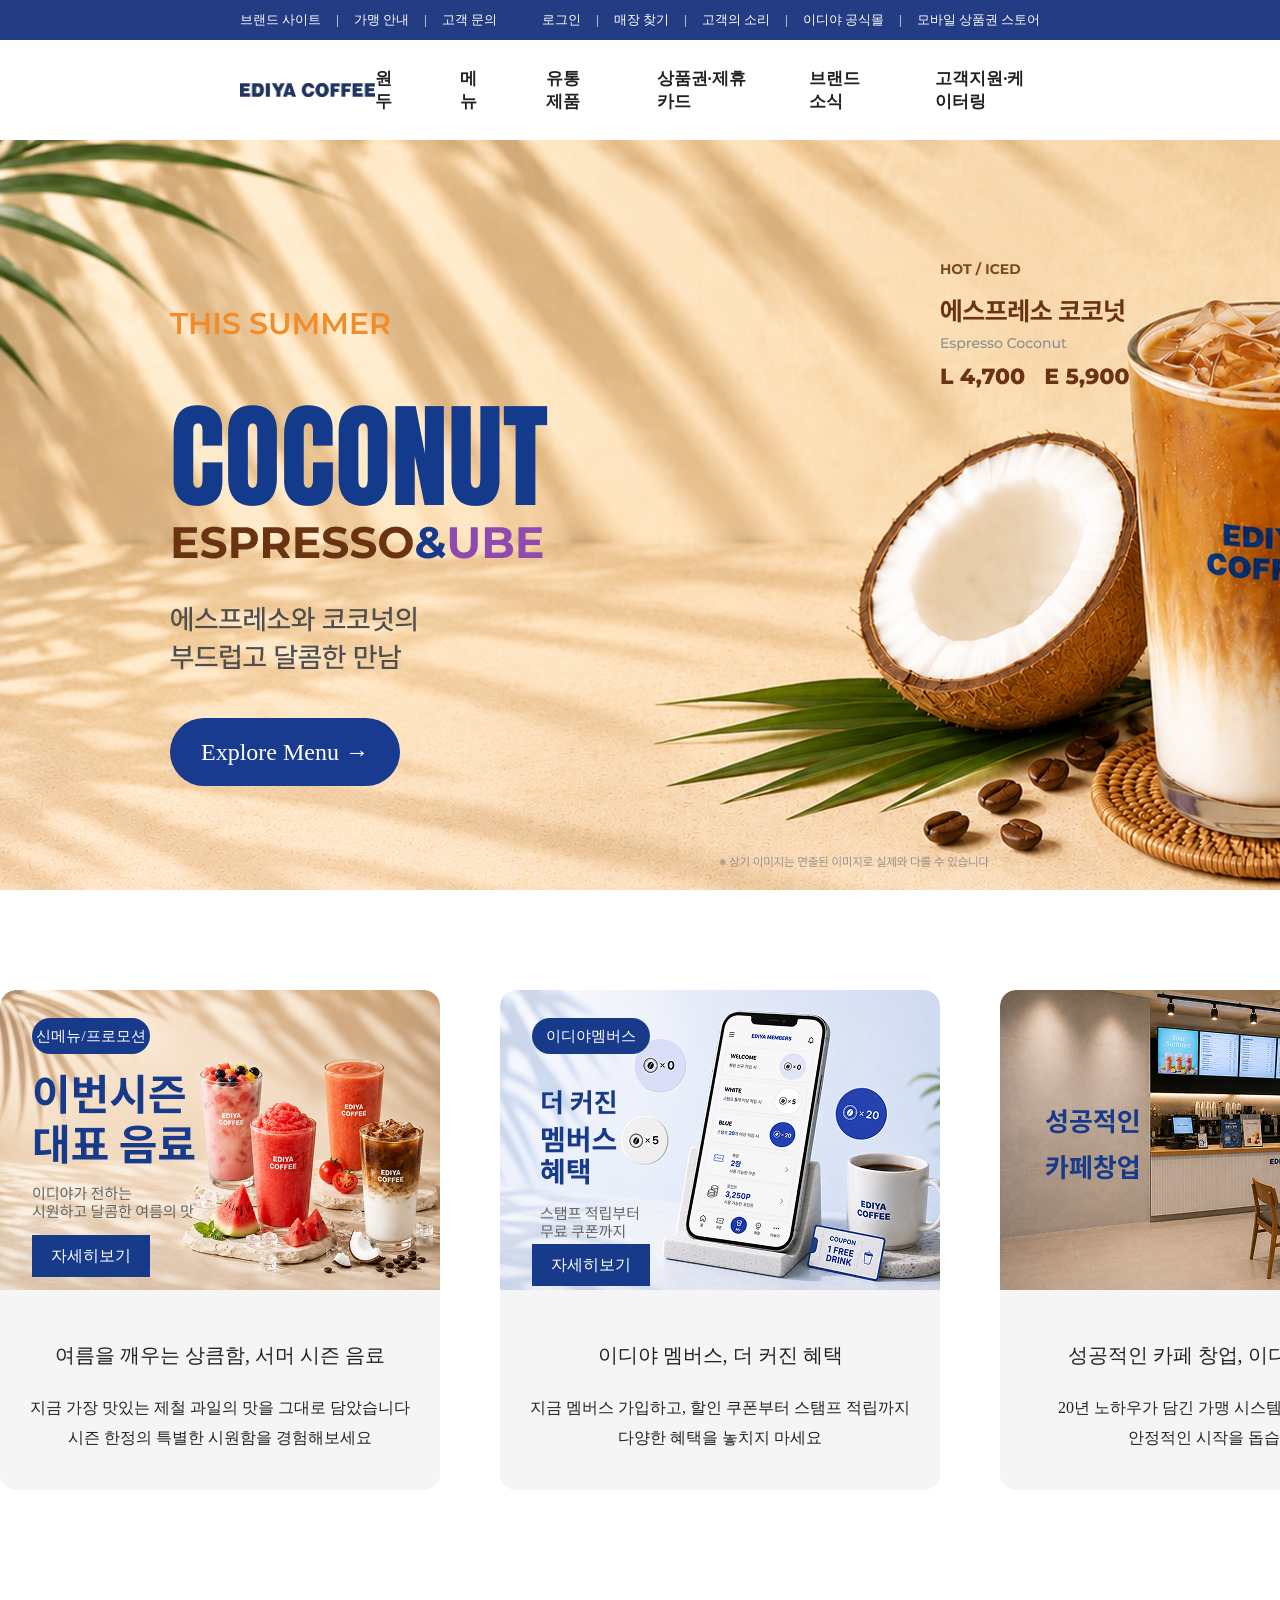
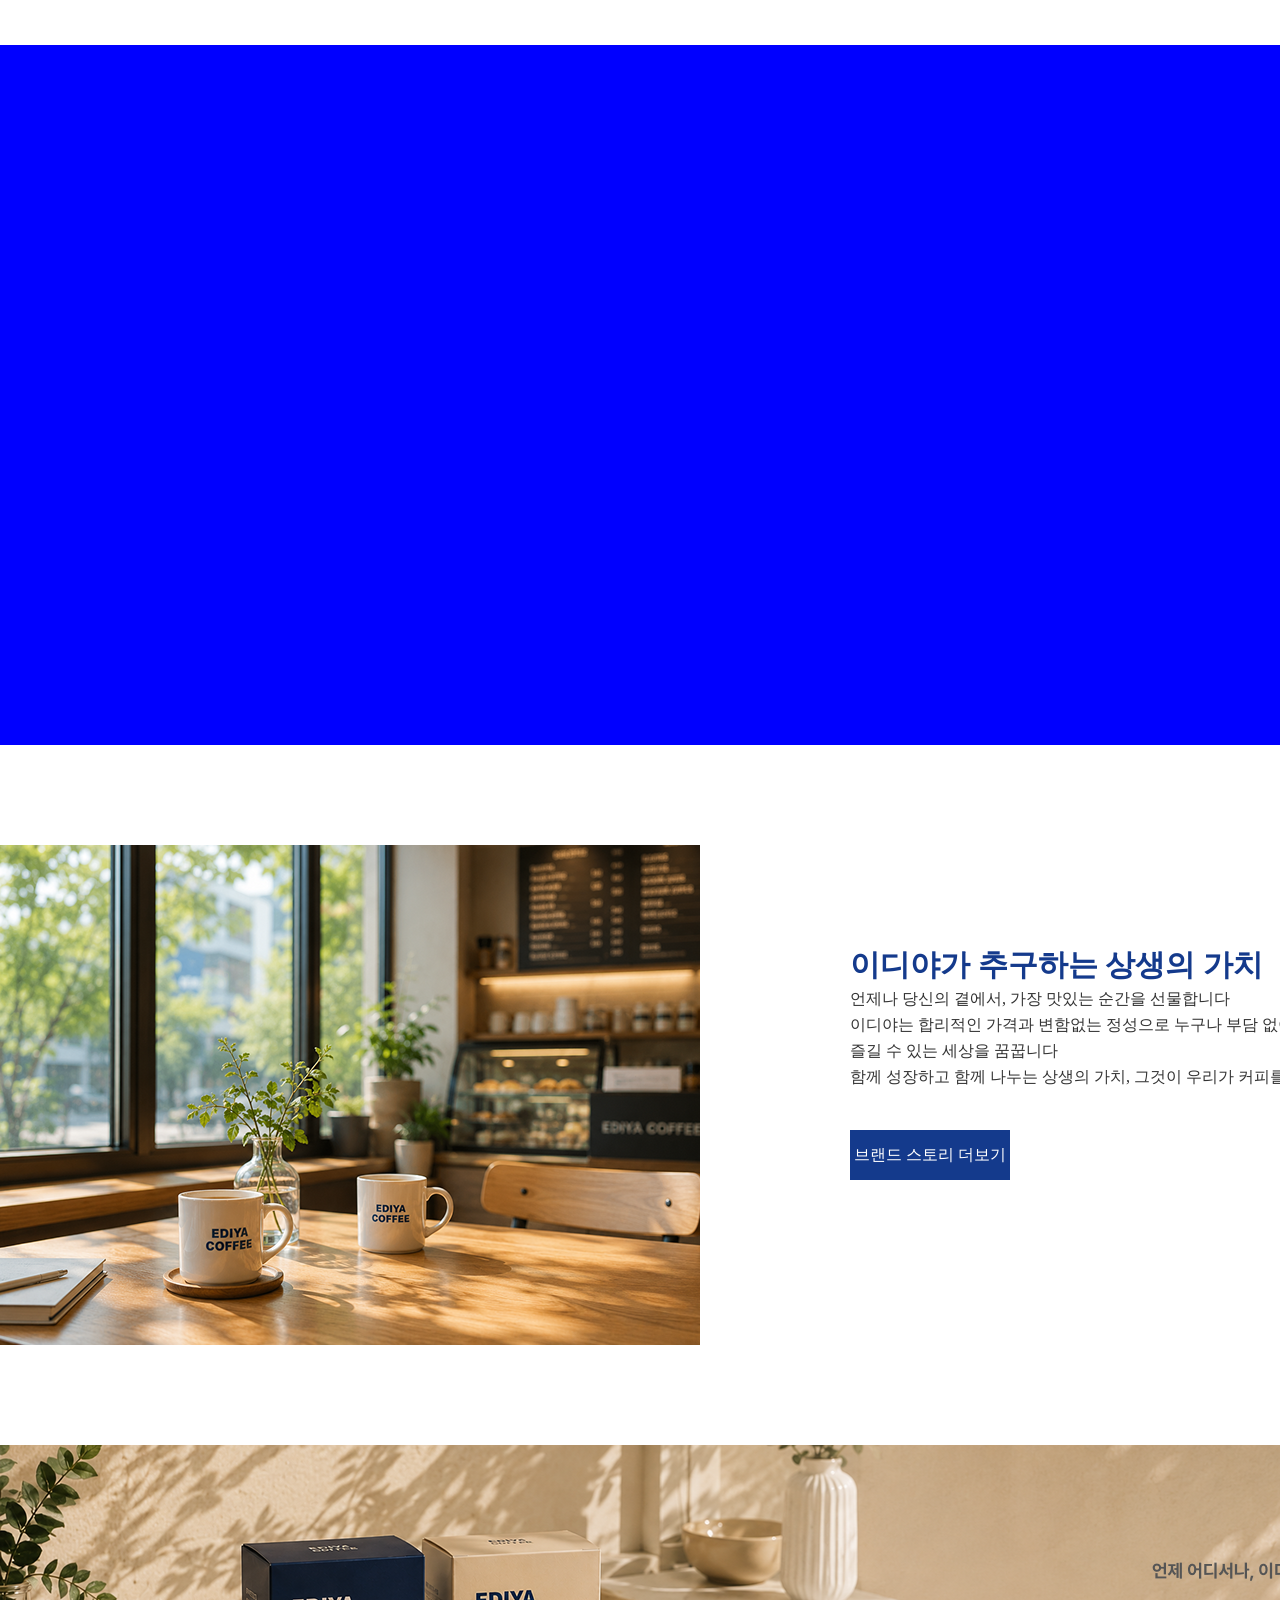
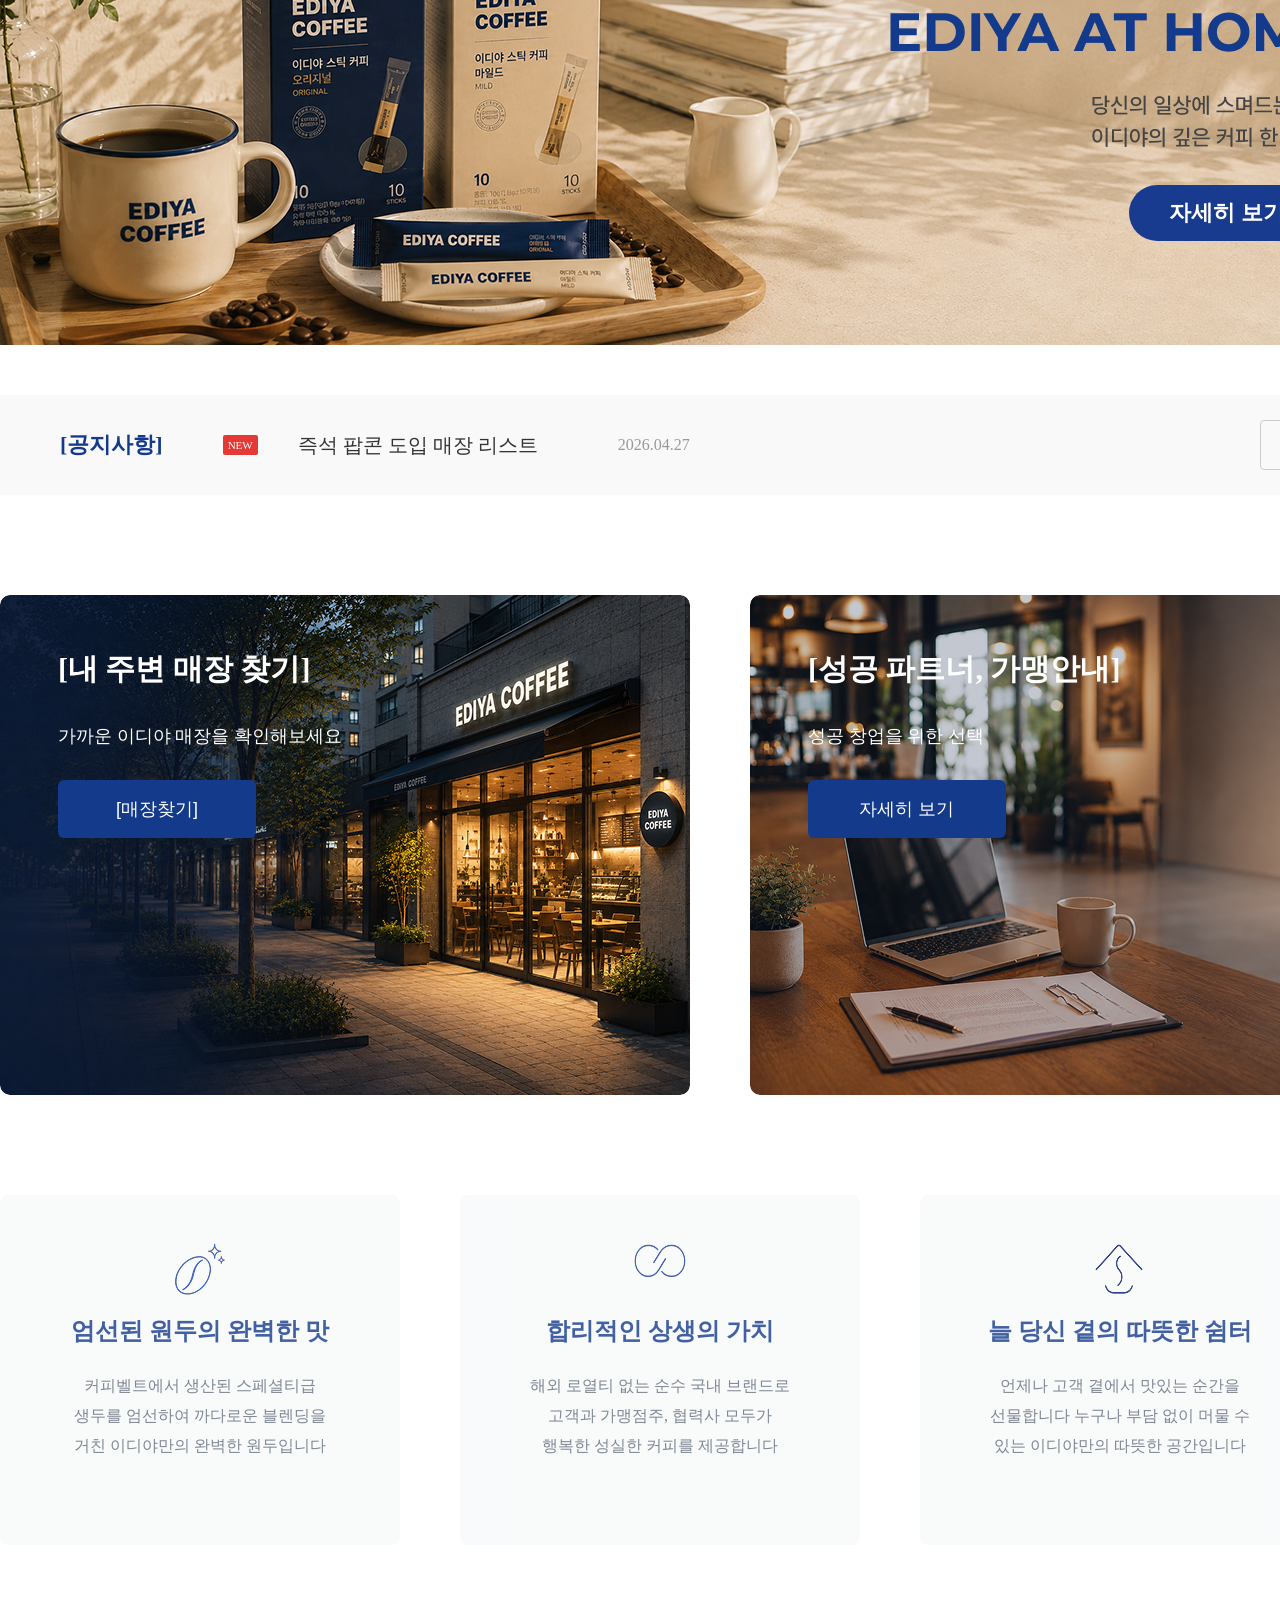
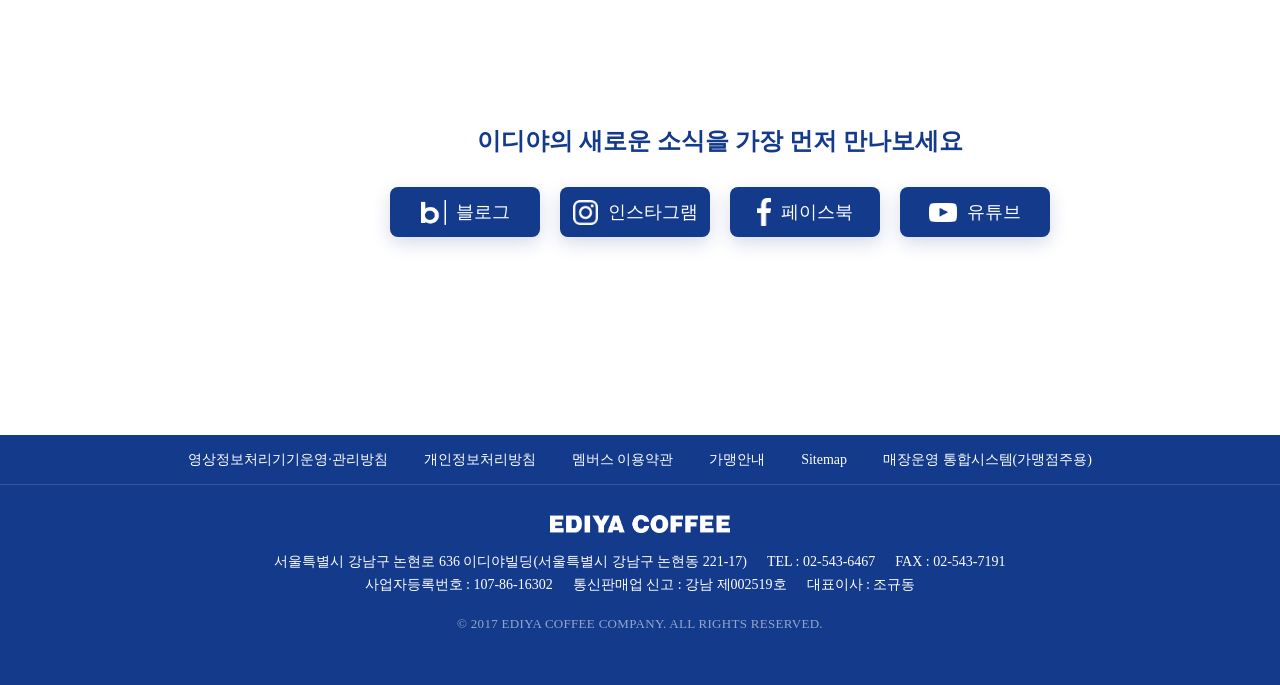
==== commit 6c8581a2: "Add bean sub page" ====
--- a/index.html
+++ b/index.html
@@ -4,7 +4,7 @@
     <meta charset="UTF-8">
     <meta name="viewport" content="width=device-width, initial-scale=1.0">
     <title>EDIYA</title>
-    <link rel="stylesheet" href="style.css">
+    <link rel="stylesheet" href="css/style.css">
 </head>
 <body>
 <div id="wrap">
@@ -25,26 +25,30 @@
                 </div>  
             <div class="main_header">
                 <div class="logo">
-                    <a href="main.html"><img src="images/logo.png" alt="이디야로고"></a>
+                    <a href="index.html"><img src="./images/logo.png" alt="이디야로고"></a>
                     </div>                 
                     <ul class="nav">
-                        <li>원두</li>
-                        <li>메뉴</li>
-                        <li>유통제품</li>
-                        <li>상품권·제휴카드</li>
-                        <li>브랜드 소식</li>
-                        <li>고객지원·케이터링</li>
+                        <li><a href="beans.html">원두</a></li>
+                        <li><a href="menu.html">메뉴</a></li>
+                        <li><a href="products.html">유통제품</a></li>
+                        <li><a href="giftcard.html">상품권·제휴카드</a></li>
+                        <li><a href="news.html">브랜드 소식</a></li>
+                        <li><a href="support.html">고객지원·케이터링</a></li>
                     </ul>              
             </div>
             
         </div>
 
     <section class="main">
-
+        <div class="main_btn">
+            <p>Explore Menu →</p>
+        </div>
     </section>
 <section class="card_wrap">
 
     <div class="card1">
+        <div class="card1_btn1">신메뉴/프로모션</div>
+        <div class="card1_btn2">자세히보기</div>        
         <div class="card_img"></div>
         <div class="card_text">
             <p>여름을 깨우는 상큼함, 서머 시즌 음료</p>
@@ -54,7 +58,9 @@
     </div>
 
     <div class="card2">
-        <div class="card_img"></div>
+        <div class="card2_btn1">이디야멤버스</div>
+        <div class="card2_btn2">자세히보기</div>        
+        <div class="card_img"></div>        
         <div class="card_text">
             <p>이디야 멤버스, 더 커진 혜택</p>
             <span>지금 멤버스 가입하고, 할인 쿠폰부터 스탬프 적립까지<br>
@@ -98,7 +104,10 @@
 
 </section>
 <section class="banner">
-<img src="./images/main/banner.png" alt="배너">    
+    <img src="./images/main/banner.png" alt="배너">    
+    <div class="banner_btn">
+        자세히 보기
+    </div>
 </section>
 <section class="notice">
     <div class="notice_title">
@@ -178,38 +187,74 @@
 
     <div class="sns_btn">
 
+        <div class="blog">
+            <div class="blog_icon">
+                <img src="./images/main/blog.png" alt="">
+            </div>
+            <div class="blog_text">
+                <span>블로그</span>
+            </div>
+        </div>
+
         <div class="instagram">
-            <div class="instagram_icon"></div>
+            <div class="instagram_icon">
+        <img src="./images/main/instagram.png" alt="">                   
+            </div>
             <div class="instagram_text">
                 <span>인스타그램</span>
             </div>
         </div>
 
+        <div class="facebook">
+            <div class="facebook_icon">
+                <img src="./images/main/facebook.png" alt="">                
+            </div>
+            <div class="facebook_text">
+                <span>페이스북</span>
+            </div>
+        </div>
+
         <div class="youtube">
-            <div class="youtube_icon"></div>
+            <div class="youtube_icon">
+                <img src="./images/main/youto.png" alt="">                
+
+            </div>
             <div class="youtube_text">
                 <span>유튜브</span>
             </div>
         </div>
-
-        <div class="kakao">
-            <div class="kakao_icon"></div>
-            <div class="kakao_text">
-                <span>카카오채널</span>
-            </div>
-        </div>
-
-        <div class="startup">
-            <div class="startup_icon"></div>
-            <div class="startup_text">
-                <span>창업 안내</span>
-            </div>
-        </div>
-
-    </div>
-
-</section>
-
+    </div>
+</section>
+<section class="footer">
+    <div class="footer_menu">
+        <ul>
+            <li>영상정보처리기기운영·관리방침</li>
+            <li>개인정보처리방침</li>
+            <li>멤버스 이용약관</li>
+            <li>가맹안내</li>
+            <li>Sitemap</li>
+            <li>매장운영 통합시스템(가맹점주용)</li>                        
+        </ul>
+    </div>
+    <div class="footer_logo">
+        <img src="./images/main/logo.png" alt="">
+    </div>
+    <div class="footer_info">
+        <ul class="info_top">
+                <li>서울특별시 강남구 논현로 636 이디야빌딩(서울특별시 강남구 논현동 221-17)</li>
+                <li>TEL : 02-543-6467</li>
+                <li>FAX : 02-543-7191</li>
+            </ul>
+        <ul class="info_bottom">
+                <li>사업자등록번호 : 107-86-16302</li>
+                <li>통신판매업 신고 : 강남 제002519호</li>
+                <li>대표이사 : 조규동</li>
+            </ul>            
+    </div>  
+    <div class="footer_copy">
+<p>© 2017 EDIYA COFFEE COMPANY. ALL RIGHTS RESERVED.</p>        
+    </div>          
+</section>
 
 </div>    
 </body>
--- a/css/style.css
+++ b/css/style.css
@@ -0,0 +1,820 @@
+*{
+    margin:0;
+    padding:0;
+    box-sizing:border-box;
+}
+
+body{
+    margin:0;
+    padding:0;
+}
+/* index */
+#wrap {
+    width: 100%;
+    height: auto;
+}
+/* header */
+#header {
+    width: 100%;
+    height: 140px;
+    background-color: #fff;
+}
+#header .top_bar{
+    width: 100%;
+    height:40px;
+    background:#243c84;
+    display: flex;
+    justify-content: space-between;  
+    align-items: center;
+    padding: 0 240px;  
+
+}
+
+.top_l{
+    margin: 0;
+    padding: 0;
+    display: flex;
+    color: #fff;
+    list-style: none;
+    font-size: 13px;
+    gap: 15px;
+}
+.top_l li{
+    font-size: 13px;
+    color: #fff;
+    cursor: pointer;
+    display: flex;
+    align-items: center;}
+.top_r{
+    margin: 0;
+    padding: 0;
+    display: flex;
+    color: #fff;
+    list-style: none;
+    font-size: 13px;
+    gap: 15px;
+}
+.top_r li{
+    font-size: 13px;
+    color: #fff;
+    cursor: pointer;
+    display: flex;
+    align-items: center;
+}
+.top_l li:not(:last-child)::after, 
+.top_r li:not(:last-child)::after {
+    content: "|";
+    margin-left: 15px; 
+    color: #fff;
+    cursor: default;   
+}
+
+.main_header{
+    width: 100%;
+    height:100px;
+    background:#fff;
+    display: flex;
+    align-items: center;
+    padding: 0 240px;
+
+}
+.logo{
+    width: 160px;
+    height: 20px;
+    display: flex;
+    align-items: center;
+
+}
+.logo a{    
+    display: block;
+    width: 100%;
+}
+
+.logo img {
+    display: block;
+    width: 100%;
+    height: auto; 
+}
+.nav{
+    margin:0 0 0 auto;
+    padding:0;
+    display: flex;
+    list-style: none;
+    font-size: 17px;
+    gap: 60px;  
+    font-weight: 700;
+  
+
+}
+.nav li a{
+    text-decoration: none;
+    color: #222222;
+    cursor:pointer;  
+}
+.main{
+    width: 100%;
+    height: 750px; 
+    background: url(../images/main/main.png) no-repeat;
+    background-size: cover;
+    overflow: hidden;
+
+}
+.main_btn{
+    margin:578px 0 0 170px;
+    width:230px;
+    height: 68px;
+    background-color: #183A8F;
+    border-radius: 34px;
+    cursor:pointer;
+    display:flex;
+    justify-content:center;
+    align-items:center;    
+
+}
+.main_btn p{
+    color: #fff;
+    font-size: 24px;
+
+}
+.card_wrap{
+    width: 1440px;
+    margin:100px auto 0;
+    display:flex;
+    justify-content:space-between;
+    gap:60px;
+}
+
+.card1{
+    width: 440px;
+    height: 500px;
+    border-radius: 16px;
+    overflow:hidden;
+    position:relative; 
+}
+.card1_btn1{
+    position:absolute;
+    top:28px;
+    left:32px;
+    width: 118px;
+    height: 36px;
+    background-color: #173A8A;
+    color: #fff;
+    border-radius: 18px;
+    font-size: 15px;
+    font-weight: 500;
+    display:flex;
+    justify-content:center;
+    align-items:center;
+    cursor:pointer;
+}
+.card1_btn2{
+    position:absolute;
+    background-color: #173A8A;
+    color: #fff;
+    width: 118px;
+    height: 42px;
+    display:flex;
+    justify-content:center;
+    align-items:center;
+    cursor:pointer;
+    left:32px;
+    bottom: 213px;
+        
+}
+.card1 .card_img{
+    width: 100%;
+    height: 300px;
+    background: url(../images/main/card1.png) no-repeat;
+    background-size: cover; 
+}
+.card1 .card_text{
+    width: 100%;
+    height: 200px;
+    background-color: #f5f5f5;
+    padding:52px 20px 20px 20px;
+
+
+}
+.card1 .card_text p{
+    margin:0; 
+    font-size: 20px; 
+    text-align:center;  
+    color: #222222;             
+}
+.card1 .card_text span{
+    display:block;    
+    text-align:center;
+    font-size: 16px;
+    color: #222222;  
+    margin-top:24px;
+    line-height:30px;               
+}
+
+
+.card2{
+    width: 440px;
+    height: 500px;
+    border-radius: 16px;
+    overflow:hidden;
+    position:relative; 
+
+}
+.card2_btn1{
+    position:absolute;
+    top:28px;
+    left:32px;
+    width: 118px;
+    height: 36px;
+    background-color: #173A8A;
+    color: #fff;
+    border-radius: 18px;
+    font-size: 15px;
+    font-weight: 500;
+    display:flex;
+    justify-content:center;
+    align-items:center;
+    cursor:pointer;
+}
+.card2_btn2{
+    position:absolute;
+    background-color: #173A8A;
+    color: #fff;
+    width: 118px;
+    height: 42px;
+    display:flex;
+    justify-content:center;
+    align-items:center;
+    cursor:pointer;
+    left:32px;
+    bottom: 204px;
+}
+.card2 .card_img{
+    width: 100%;
+    height: 300px;
+    background: url(../images/main/card2.png) no-repeat;
+    background-size: cover; 
+}
+.card2 .card_text{
+     width: 100%;
+    height: 200px;
+    background-color: #f5f5f5;
+    padding:52px 20px 20px 20px;
+
+
+}
+.card2 .card_text p{
+    margin:0; 
+    font-size: 20px; 
+    text-align:center; 
+    color: #222222;  
+}
+.card2 .card_text span{
+    display:block;    
+    text-align:center;
+    font-size: 16px;
+    color: #222222;  
+    margin-top:24px;
+    line-height:30px;     
+}
+.card3{
+    width: 440px;
+    height: 500px;
+    border-radius: 16px;
+    overflow:hidden;  
+  
+}
+.card3 .card_img{
+    width: 100%;
+    height: 300px;
+    background: url(../images/main/card3.png) no-repeat;
+    background-size: cover;     
+}
+.card3 .card_text{
+     width: 100%;
+    height: 200px;
+    background-color: #f5f5f5; 
+    padding:52px 20px 20px 20px;
+  
+
+}
+.card3 .card_text p{
+    margin:0; 
+    font-size: 20px; 
+    text-align:center; 
+    color: #222222;      
+}
+.card3 .card_text span{
+    display:block;    
+    text-align:center;
+    font-size: 16px;
+    color: #222222;  
+    margin-top:24px;
+    line-height:30px;          
+}
+.video{
+    margin:0 auto;    
+    margin-top: 155px;
+    width: 1440px;
+    height: 700px;
+    background-color: blue;
+}
+
+.brand_story{
+    width:1440px;
+    height:500px;
+    margin:100px auto 0;
+    display:flex;
+    justify-content:space-between;
+    gap: 100px;
+}
+.brand_img{
+    width:100%;
+    height:500px;    
+}
+.brand_text{
+    width:100%;
+    height:500px;
+    margin:100px 0 0 50px;    
+}
+
+.brand_text h2{
+
+color: #143A8C; 
+font-size: 30px;
+font-weight: 700px;   
+}
+.brand_text p{
+color: #333333; 
+font-size: 16px;   
+line-height: 26px; 
+}
+.story_btn{
+width: 160px;
+height: 50px;
+background-color: #143A8C;
+color: #fff;
+font-size: 16px;
+font-weight: 500; 
+margin-top: 40px;   
+border:none;
+cursor:pointer; 
+}
+.banner{
+    width:1440px;
+    height:500px;
+    margin:100px auto 0;
+    position:relative;
+}
+.banner img{
+    width:100%;
+    height:100%;
+    display:block;
+}
+.banner_btn{
+    position:absolute;
+    right:115px;
+    bottom:104px;
+    width:196px;
+    height:56px;
+    background:#183A8F;
+    border-radius:28px;
+    display:flex;
+    justify-content:center;
+    align-items:center;
+    color:#fff;
+    font-size:22px;
+    font-weight:600;
+    cursor:pointer;
+}
+
+
+.notice{  
+width: 1440px;
+height: 100px;
+margin: 50px auto 0;  
+background-color: #F9F9F9;
+display: flex;
+align-items: center;
+}
+.notice_title{
+margin-left:60px;    
+font-size: 22px; 
+color: #143A8C;   
+font-weight: 700;
+}
+.notice_new{
+    margin-left:60px;
+    width: 35px;
+    height: 20px;
+    border-radius: 2px;
+    background-color:#E53935;
+    display:flex;
+    justify-content:center; 
+    align-items:center;         
+}
+.notice_new span{
+    font-size:11px;
+    color: #fff;
+}
+.notice_text{
+    margin-left:40px;
+}
+
+.notice_text a{
+    font-size:20px;
+    color:#333333;
+    text-decoration:none;
+}
+.notice_date{
+    margin-left:80px;
+    font-size:16px;
+    color:#999999;
+}
+
+.notice_btn{
+    margin: 0 60px 0 auto;
+    width:120px;
+    height:50px;
+    border-radius: 4px;
+    border:1px solid #ccc;
+    cursor:pointer;
+    background:none; 
+}
+
+.service{
+    margin:100px auto 0;
+    width:1440px;
+    height:500px;   
+    display:flex;
+    justify-content:space-between;
+    gap:60px;    
+}
+.store_card{
+    width:690px;
+    height:500px; 
+    background: url(../images/main/store.png) no-repeat;  
+    background-size: cover;  
+    overflow: hidden;
+    border-radius: 10px;
+}
+.store_card p{
+margin:54px 0 0 58px;    
+font-size: 30px;
+font-weight: 700;    
+color: #fff;
+}
+.store_card span{
+display:block;    
+margin:34px 0 0 58px;    
+font-size: 18px;
+font-weight: 500;    
+color: #fff;    
+}
+.store_card button{
+margin:32px 0 0 58px;
+width: 198px;
+height: 58px;
+border-radius: 6px;      
+background-color: #143A8C;    
+font-size: 18px;
+font-weight: 500;    
+color: #fff;  
+border:none;
+outline:none;
+box-shadow:none;
+display:flex;
+justify-content:center;
+align-items:center;
+cursor:pointer;    
+}
+
+
+.partner_card{
+    width:690px;
+    height:500px; 
+    background: url(../images/main/partner.png) no-repeat;  
+    background-size: cover;  
+    overflow: hidden;
+    border-radius: 10px;
+}
+.partner_card p{
+margin:54px 0 0 58px;    
+font-size: 30px;
+font-weight: 700;    
+color: #fff;    
+}
+.partner_card span{
+display:block;    
+margin:34px 0 0 58px;    
+font-size: 18px;
+font-weight: 500;    
+color: #fff;     
+}
+.partner_card button{
+margin:32px 0 0 58px;
+width: 198px;
+height: 58px;
+border-radius: 6px;      
+background-color: #143A8C;    
+font-size: 18px;
+font-weight: 500;    
+color: #fff;  
+border:none;
+outline:none;
+box-shadow:none;
+display:flex;
+justify-content:center;
+align-items:center;
+cursor:pointer;
+}
+
+.value{
+margin:100px auto 0;
+width: 1320px;
+height: 350px;  
+display:flex;
+justify-content:space-between;
+gap:60px;  
+}
+.value_card1{
+width: 400px;
+height: 350px; 
+background-color: #F8F9FA; 
+opacity: 0.8;  
+border-radius: 8px ;   
+}
+.value_icon1{
+width: 52px;
+height: 52px;
+margin:48px auto 0;    
+}
+.value_text1 p{
+    margin:20px 0 0 0; 
+    font-size: 24px;
+    font-weight: 700;
+    color: #143A8C;
+    text-align: center;
+}
+.value_text1 span{
+    display:block;        
+    margin-top:24px;   
+    font-size: 16px;
+    font-weight: 500;
+    color: #5F6B7A;
+    line-height: 30px; 
+    text-align: center;       
+}
+.value_card2{
+width: 400px;
+height: 350px; 
+background-color: #F8F9FA; 
+opacity: 0.8;  
+border-radius: 8px ;   
+}
+.value_icon2{
+width: 52px;
+height: 35px;
+margin:48px auto 0;    
+}
+.value_text2 p{
+    margin:20px 0 0 0; 
+    font-size: 24px;
+    font-weight: 700;
+    color: #143A8C;
+    text-align: center;
+}
+.value_text2 span{
+    display:block;        
+    margin-top:24px;   
+    font-size: 16px;
+    font-weight: 500;
+    color: #5F6B7A;
+    line-height: 30px; 
+    text-align: center;       
+}
+
+
+.value_card3{
+width: 400px;
+height: 350px; 
+background-color: #F8F9FA; 
+opacity: 0.8;  
+border-radius: 8px ;   
+}
+
+.value_icon3{
+width: 52px;
+height: 52px;
+margin:40px auto 0;    
+}
+.value_text3 p{
+    margin:20px 0 0 0; 
+    font-size: 24px;
+    font-weight: 700;
+    color: #143A8C;
+    text-align: center;
+}
+.value_text3 span{
+    display:block;        
+    margin-top:24px;   
+    font-size: 16px;
+    font-weight: 500;
+    color: #5F6B7A;
+    line-height: 30px; 
+    text-align: center;       
+}
+.sns{
+    width:1440px;
+    height:250px;
+    margin:100px auto 0;
+
+}
+
+.sns h2{
+    padding-top:80px;
+    text-align:center;
+    font-size:24px;
+    font-weight:700;
+    color:#143A8C;
+}
+
+.sns_btn{
+    width:660px;
+    height:50px;
+    margin:30px auto 0;
+    display:flex;
+    gap:20px;
+}
+.blog{
+    width: 150px;
+    height: 50px;  
+    background-color: #143A8C; 
+    border-radius:8px;    
+    box-shadow:0 6px 18px rgba(20,58,140,.18);
+    display:flex;
+    justify-content:center;
+    align-items:center;
+    gap:10px;
+    cursor:pointer;
+}
+
+.blog_icon img{
+    width:25px;
+    height:25px;
+    display:block;    
+}
+.blog_text span{
+    font-size:18px;
+    font-weight:500;
+    color:#fff;
+    line-height:1;         
+}
+
+.instagram{
+    width: 150px;
+    height: 50px;  
+    background-color: #143A8C;   
+    border-radius:8px;    
+    box-shadow:0 6px 18px rgba(20,58,140,.18); 
+    display:flex;
+    justify-content:center;
+    align-items:center;
+    gap:10px;  
+    cursor:pointer;         
+}
+.instagram_icon img{
+    width:25px;
+    height:25px;
+    display:block;
+}
+.instagram_text span{
+    font-size:18px;
+    font-weight:500;
+    color:#fff;
+    line-height:1;         
+}
+
+.facebook{
+    width: 150px;
+    height: 50px;  
+    background-color: #143A8C;     
+    border-radius:8px;    
+    box-shadow:0 6px 18px rgba(20,58,140,.18); 
+    display:flex;
+    justify-content:center;
+    align-items:center;
+    gap:10px;  
+    cursor:pointer;       
+}
+.facebook_icon img{
+    width:14px;
+    height:28px;
+    display:block;
+}
+.facebook_text span{
+    font-size:18px;
+    font-weight:500;
+    color:#fff;
+    line-height:1;         
+}
+
+.youtube{
+    width: 150px;
+    height: 50px;  
+    background-color: #143A8C; 
+    border-radius:8px;    
+    box-shadow:0 6px 18px rgba(20,58,140,.18);  
+    display:flex;
+    justify-content:center;
+    align-items:center;
+    gap:10px;  
+    cursor:pointer;            
+}
+.youtube_icon img{
+    width:28px;
+    height:19px;
+    display:block;
+}
+.youtube_text span{
+    font-size:18px;
+    font-weight:500;
+    color:#fff;
+    line-height:1;         
+}
+
+.footer{
+    width:100%;
+    height:250px;  
+    background-color: #143A8C;  
+    margin-top:140px; 
+ 
+}
+.footer_menu{
+    width:100%;
+    height:50px;
+    display:flex;
+    justify-content:center;
+    align-items:center;
+    border-bottom:1px solid rgba(255,255,255,.15);
+  
+}
+.footer_menu ul{
+    display:flex;
+    justify-content:center;
+    align-items:center;
+    gap:36px;
+    margin:0;
+    padding:0;
+    list-style:none;      
+}
+.footer_menu li{
+font-size:14px;
+    font-weight:400;
+    color:#fff;
+    cursor:pointer;    
+}
+.footer_logo{
+margin-top:30px;    
+}
+.footer_logo img{
+    width:180px;
+    height:auto;
+    margin:0 auto;
+    display:block;
+}
+.footer_info{
+    margin-top:20px;
+    text-align:center;
+}
+
+.footer_info ul{
+    display:flex;
+    justify-content:center;
+    align-items:center;
+    gap:20px;
+    margin:0;
+    padding:0;
+    list-style:none;
+}
+
+.footer_info ul:first-child{
+    margin-bottom:5px;
+}
+
+.footer_info li{
+ font-weight:300;
+    font-size:14px;
+    color:#fff;
+}
+.footer_copy{
+    margin-top:22px;
+    text-align:center;
+}
+
+.footer_copy p{
+    margin:0;
+    font-size:13px;
+    font-weight:400;
+    color:rgba(255,255,255,.55);
+    letter-spacing:0.3px;
+}
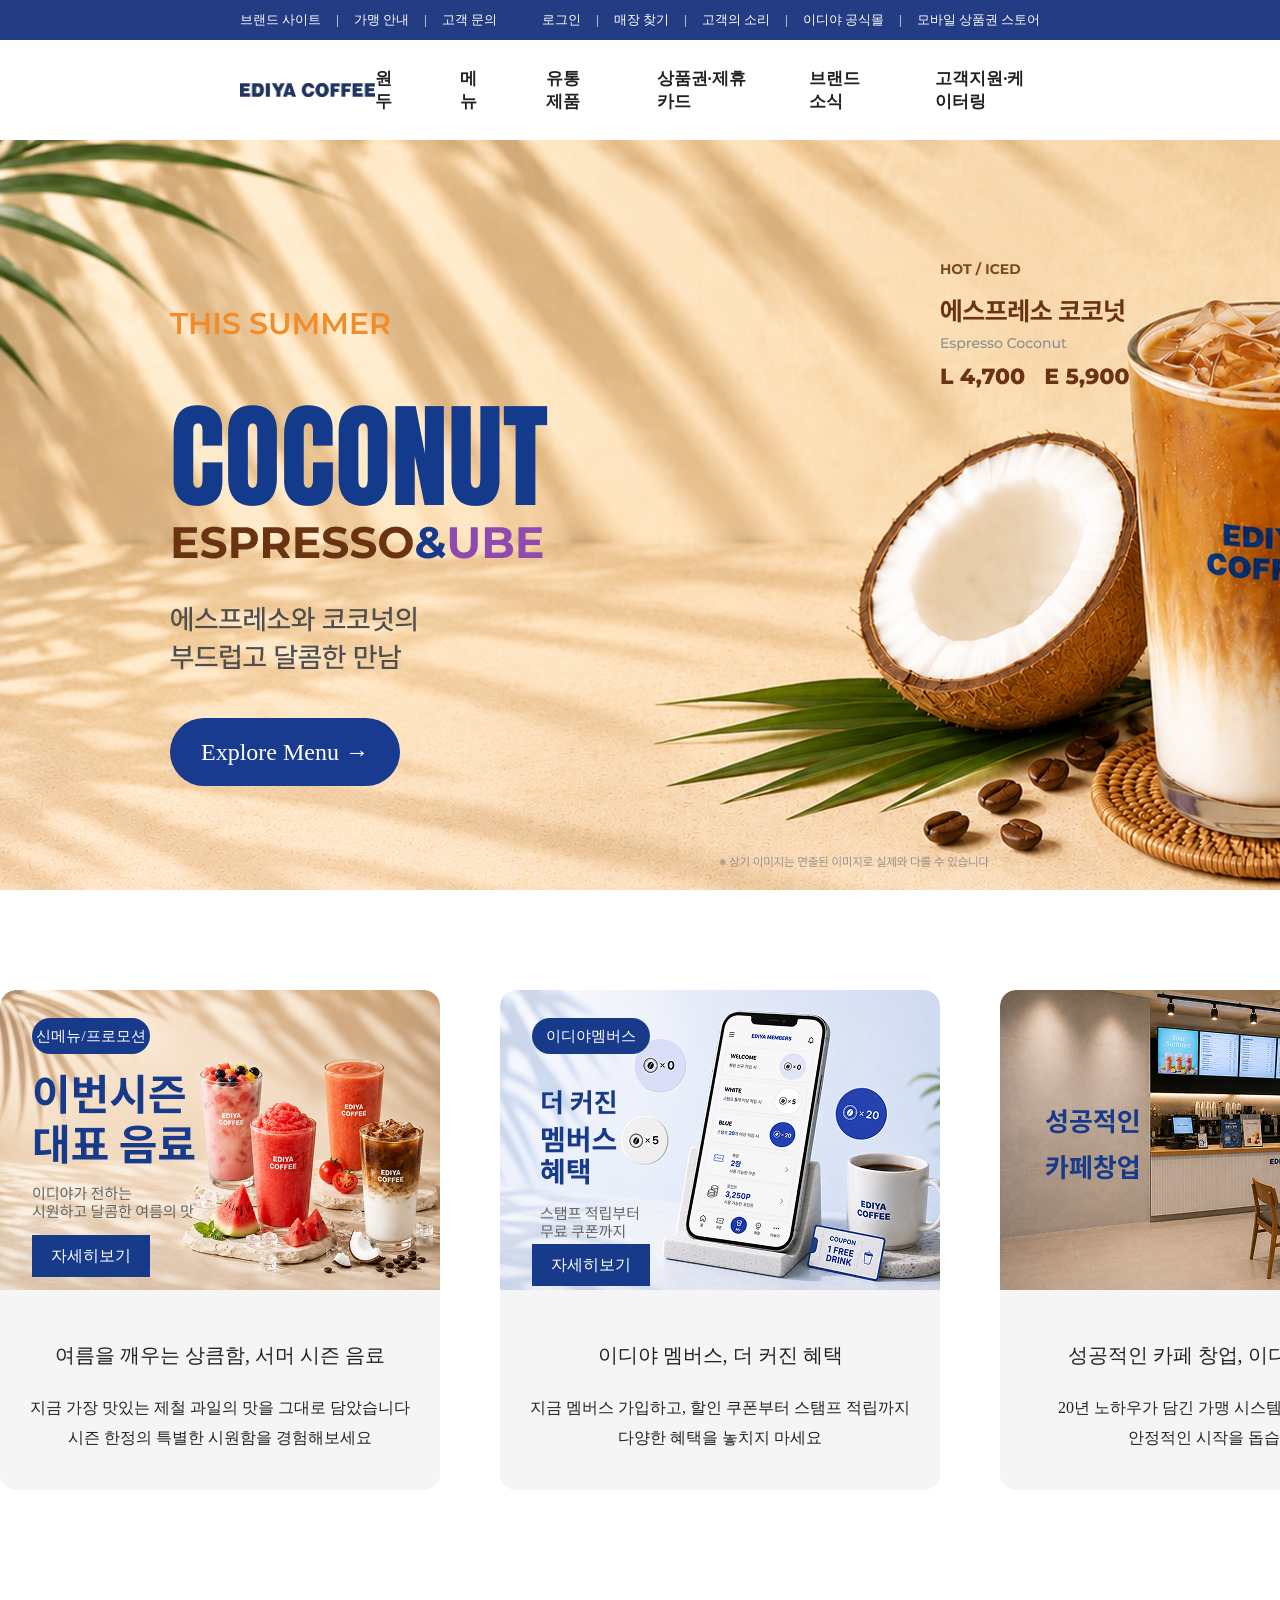
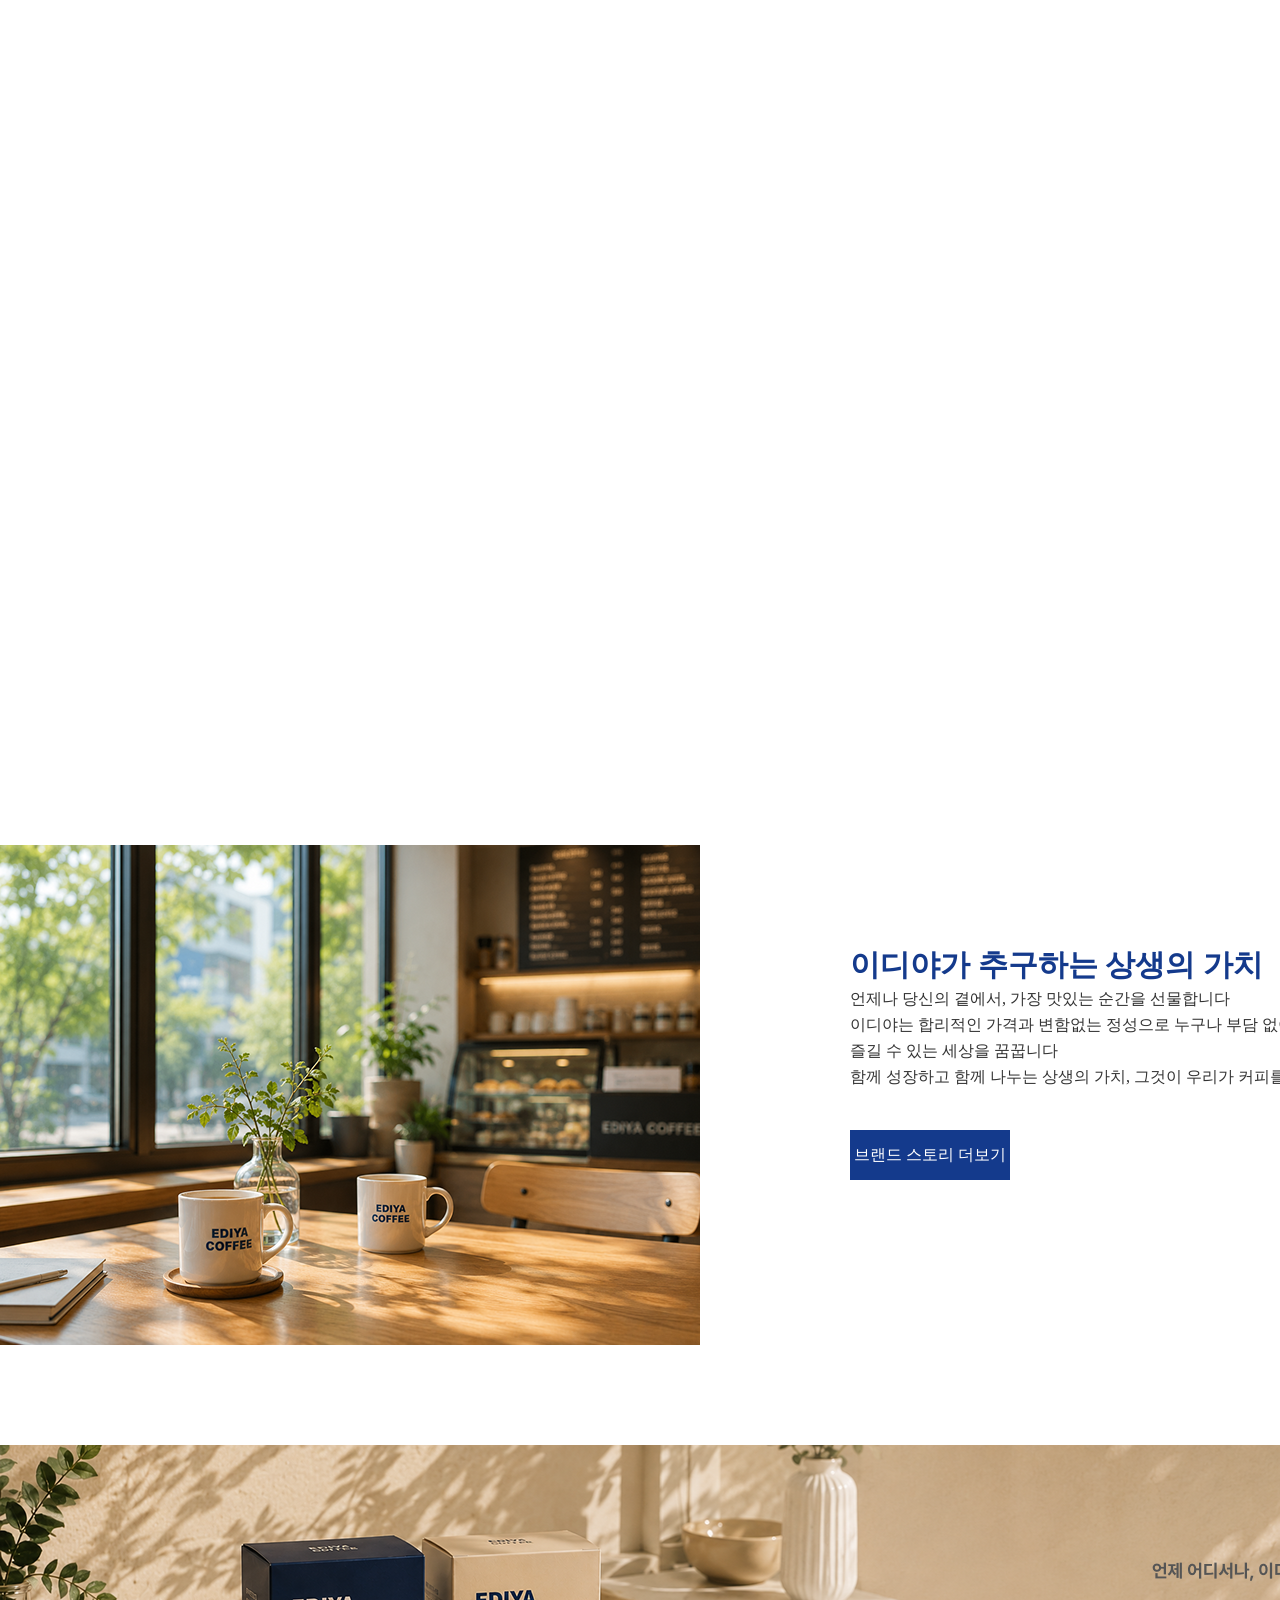
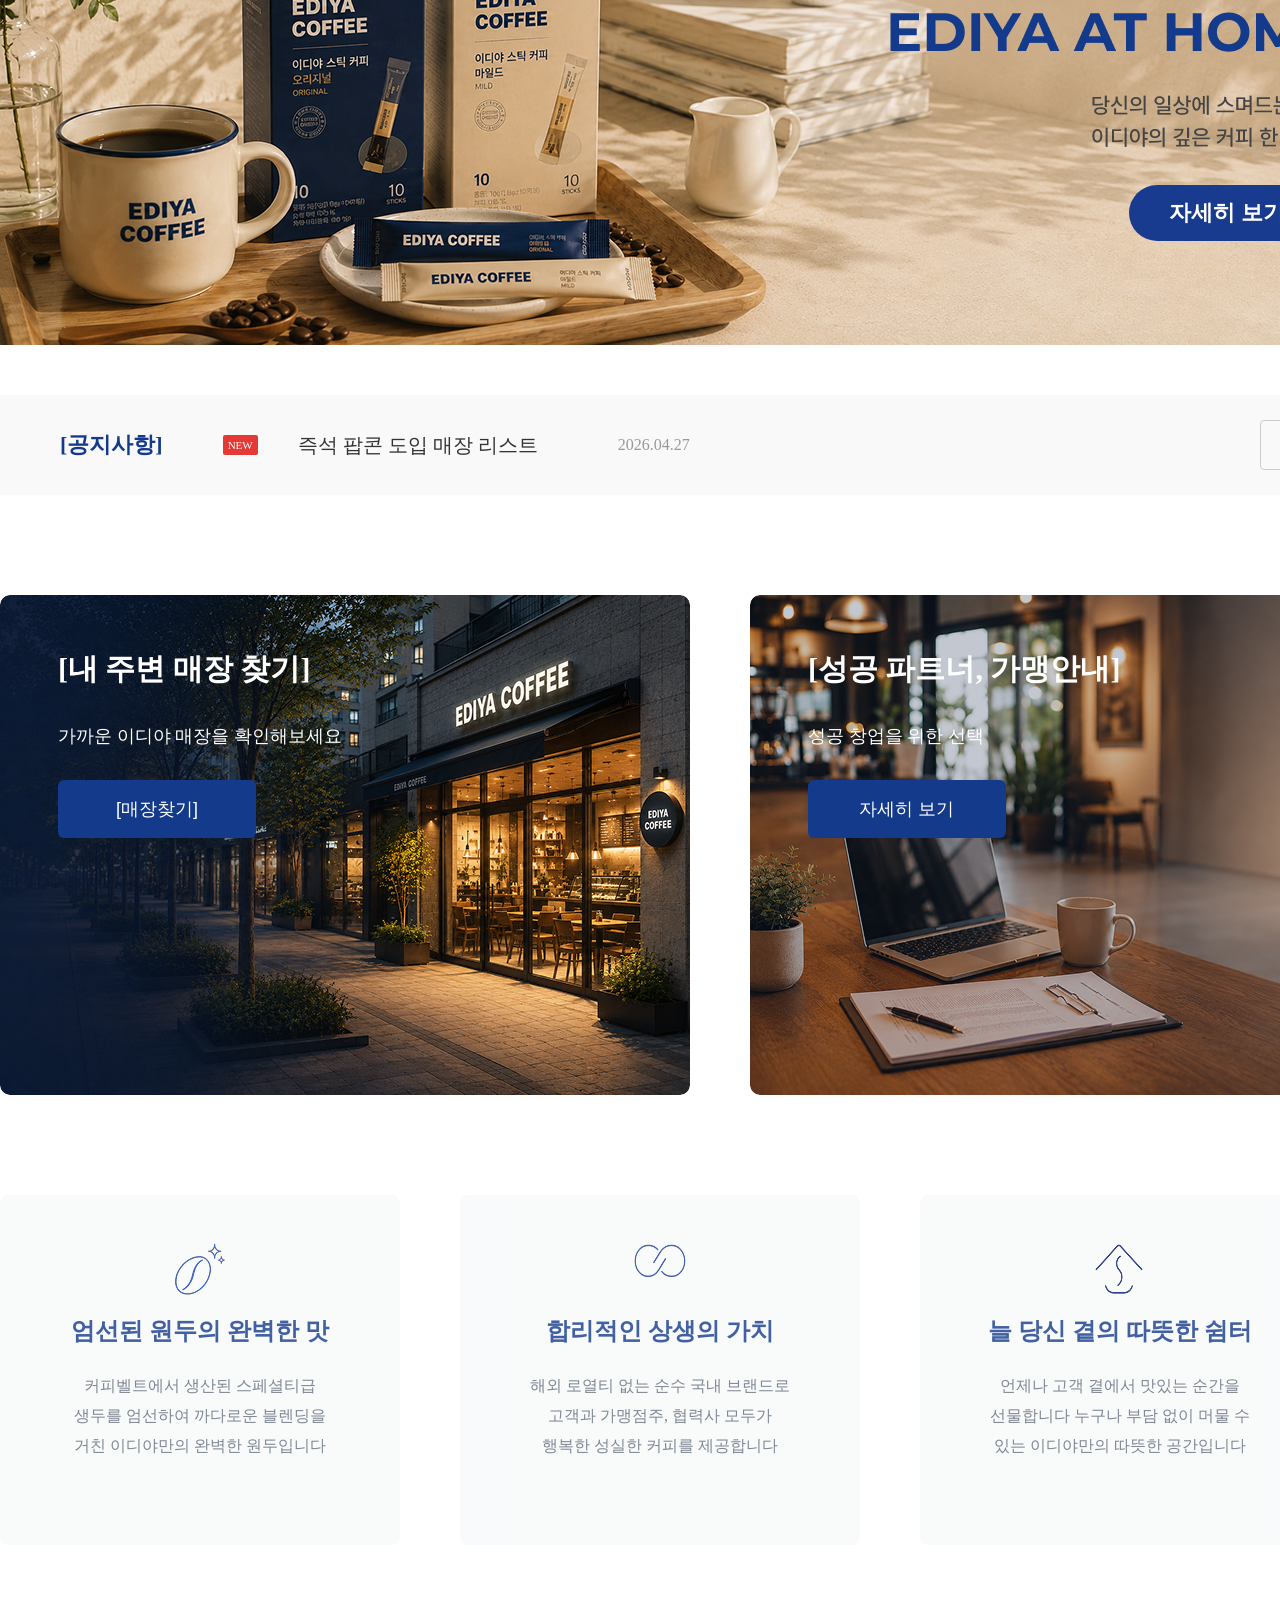
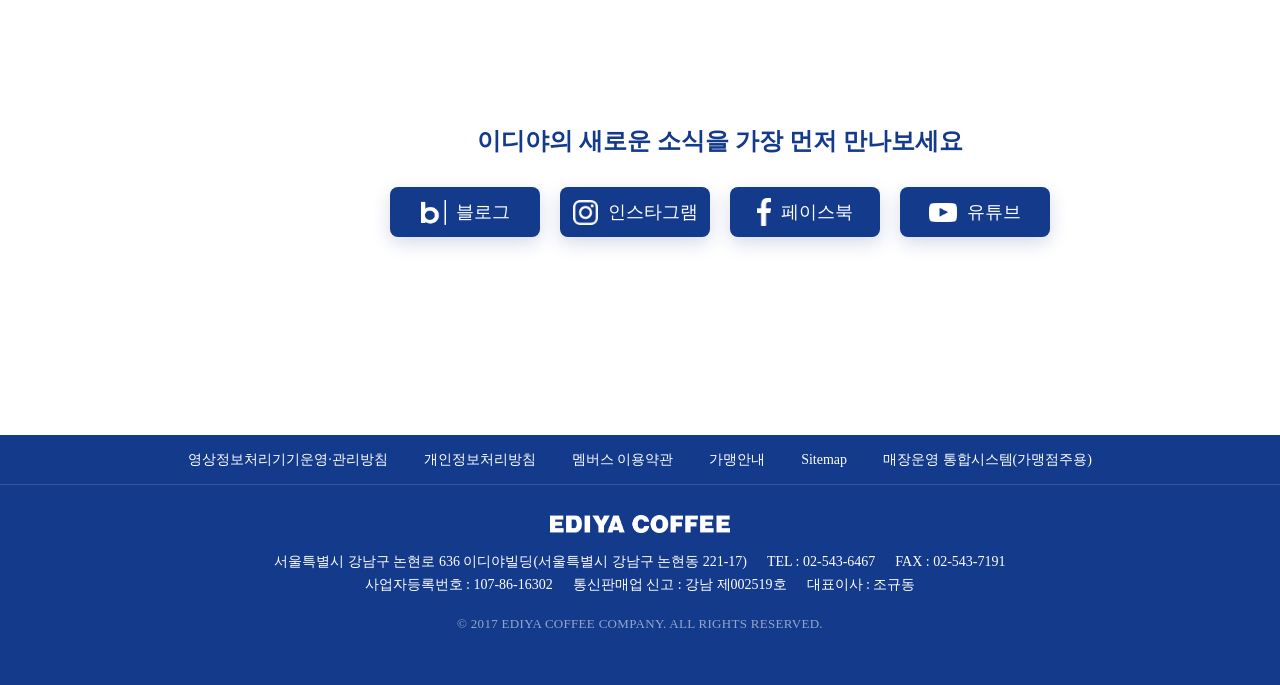
==== commit a89ba8bb: "first commit" ====
--- a/index.html
+++ b/index.html
@@ -80,7 +80,7 @@
 </section>
 <section class="video">
     <video autoplay muted loop playsinline>
-        <source src="" type="video/mp4">
+        <source src="./video/index.mp4" type="video/mp4">
     </video>
 </section>
 <section class="brand_story">
@@ -257,5 +257,11 @@
 </section>
 
 </div>    
+
+
+
+<script src="https://code.jquery.com/jquery-3.7.1.min.js"></script>
+<script src="./js/script.js"></script>
+
 </body>
 </html>
--- a/css/style.css
+++ b/css/style.css
@@ -312,12 +312,21 @@
     line-height:30px;          
 }
 .video{
-    margin:0 auto;    
-    margin-top: 155px;
-    width: 1440px;
-    height: 700px;
-    background-color: blue;
-}
+    width:1440px;
+    height:700px;
+    margin:155px auto 0;
+    overflow:hidden;
+    position:relative;
+}
+
+.video video{
+    width:108%;
+    height:100%;
+    object-fit:cover;
+
+    transform:translateX(-80px);
+}
+
 
 .brand_story{
     width:1440px;
